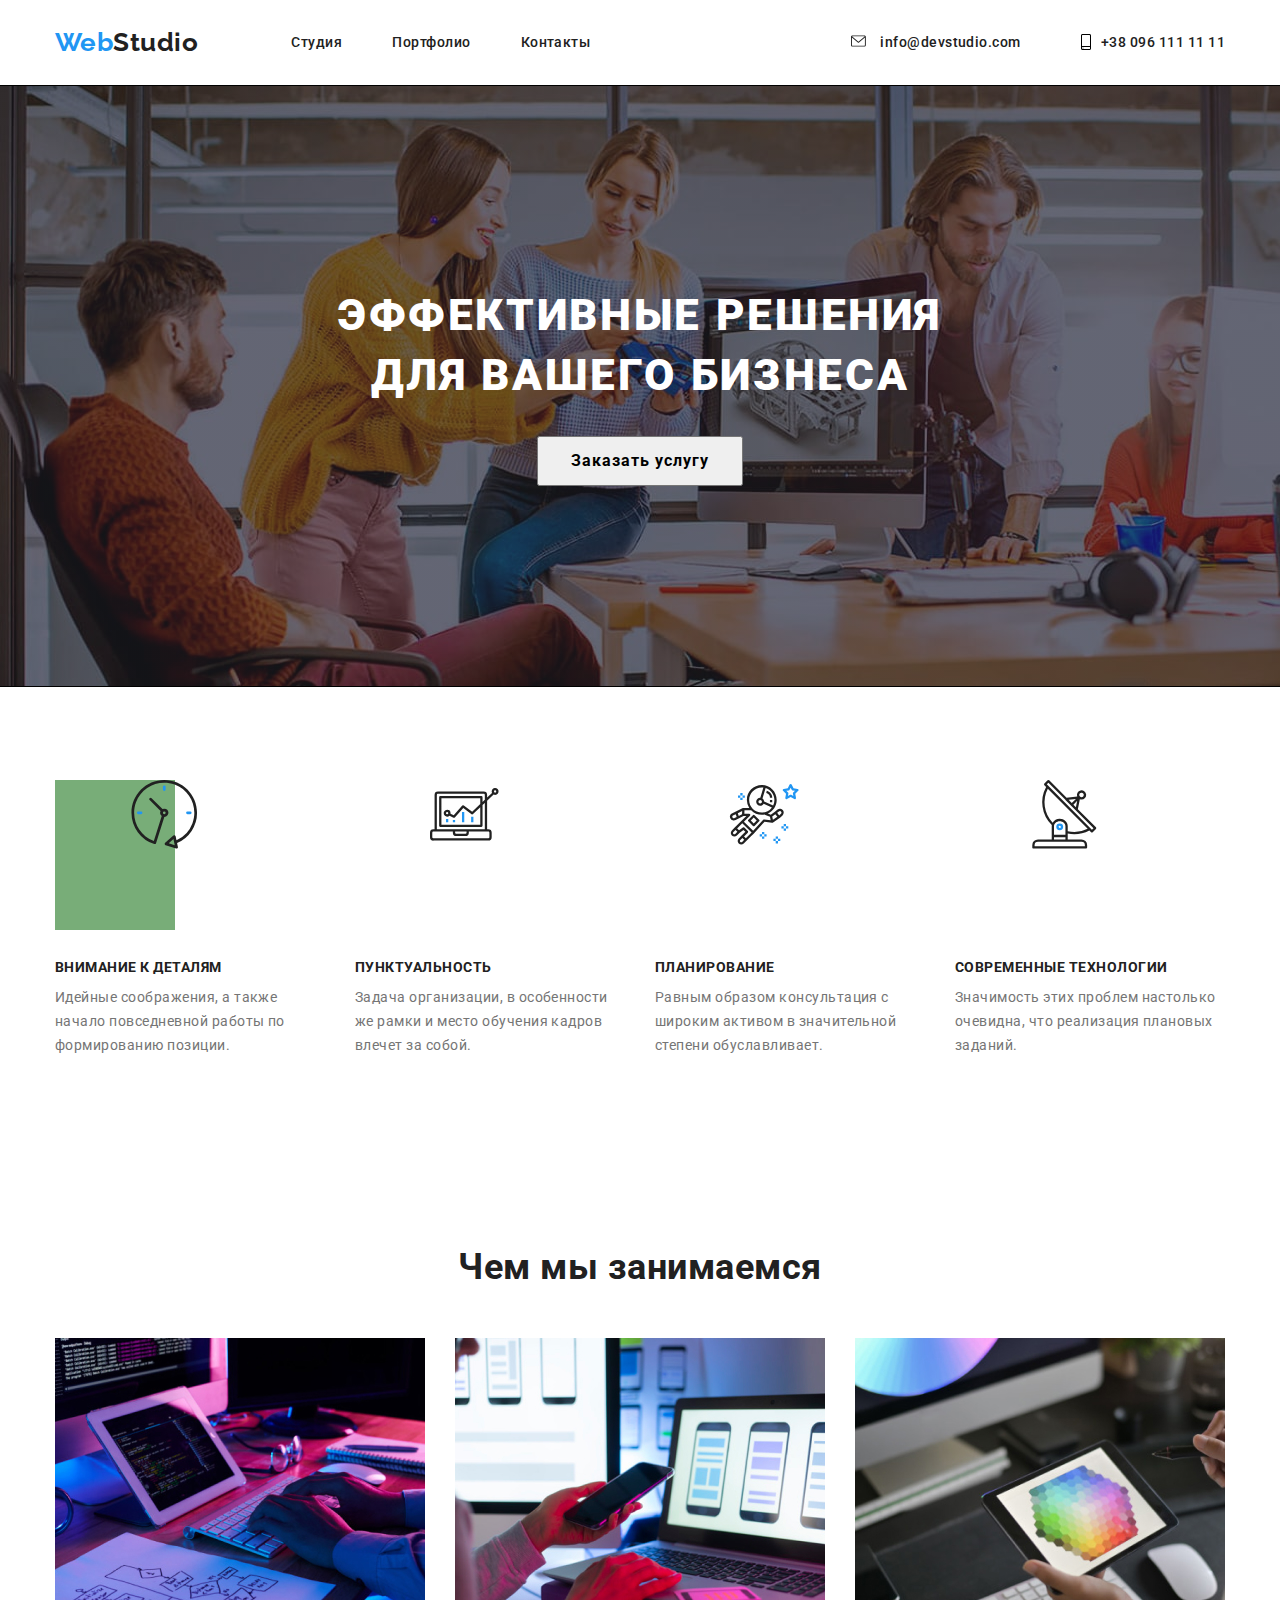
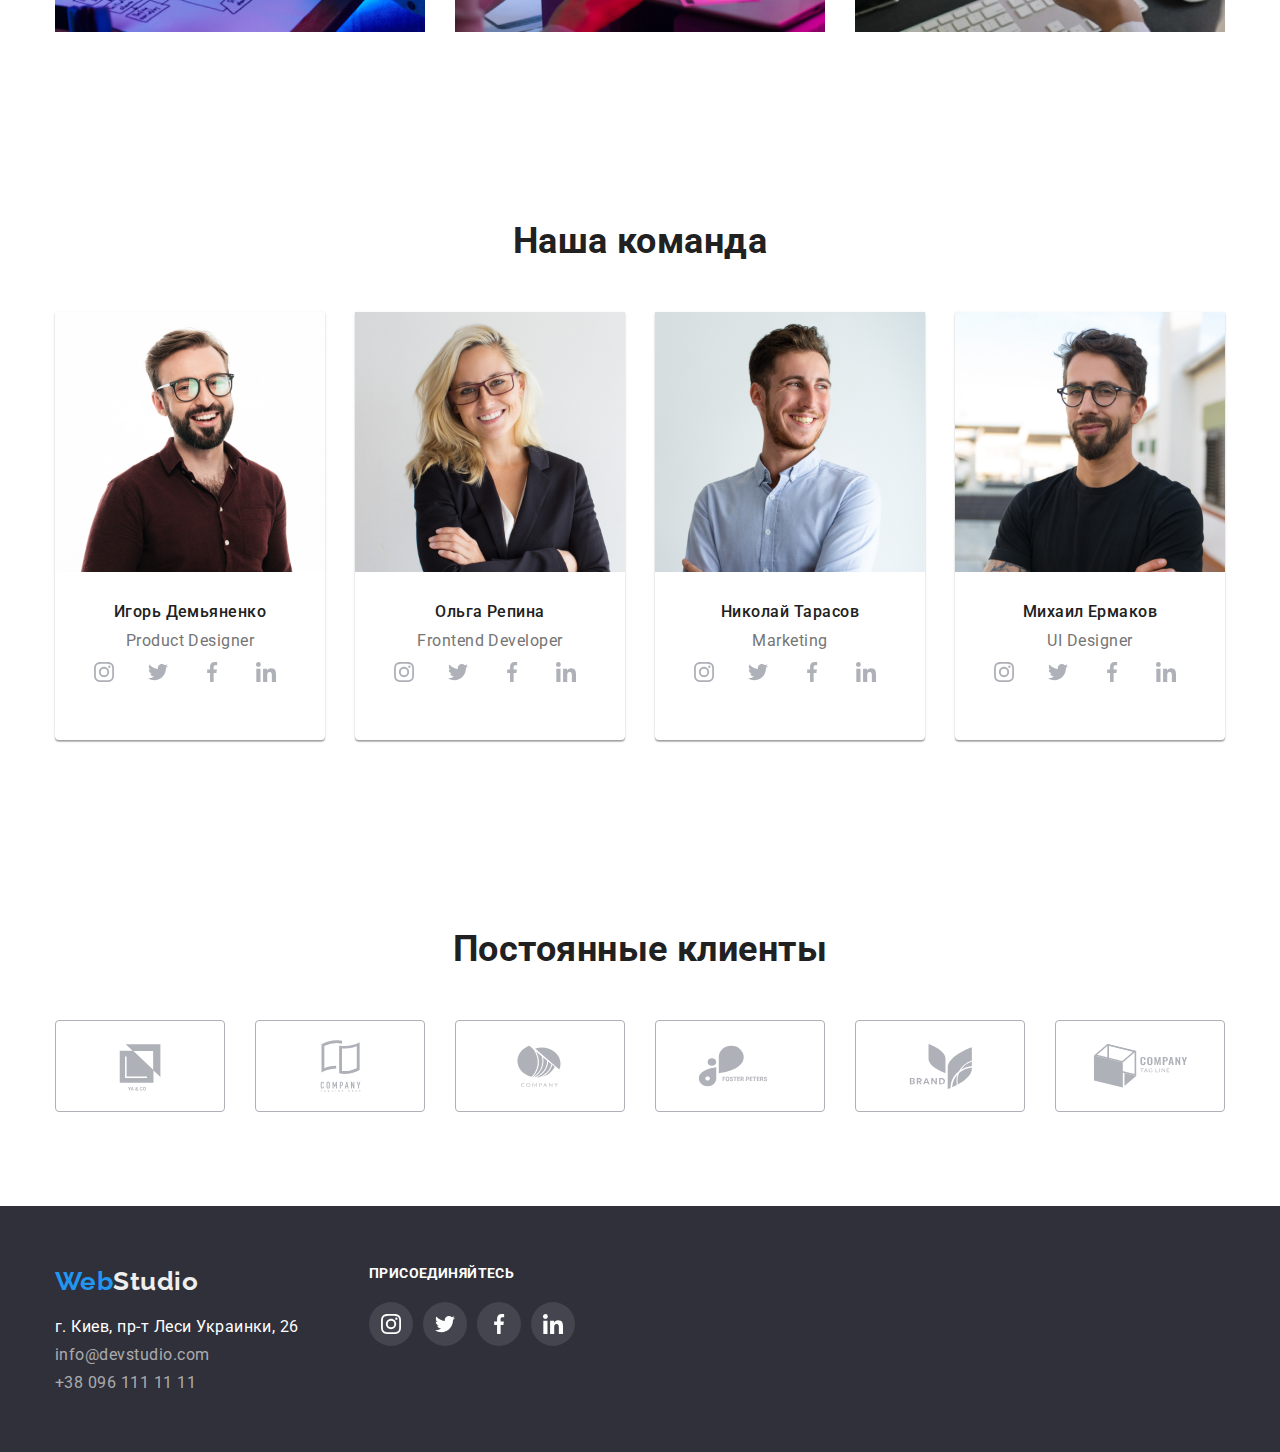
==== index.html @ 4466d5e6 "3" ====
<!DOCTYPE html>
<html lang="ru">
<head>
    <meta charset="UTF-8">
    <meta http-equiv="X-UA-Compatible" content="IE=edge">
    <meta name="viewport" content="width=device-width, initial-scale=1.0">
    <title>My WebDesighn</title>
    <link rel="preconnect" href="https://fonts.gstatic.com">
    <link rel="preconnect" href="https://fonts.gstatic.com">
    <link href="https://fonts.googleapis.com/css2?family=Raleway:wght@700&family=Roboto:wght@400;500;700;900&display=swap" rel="stylesheet">    <link rel="stylesheet" href="./css/styles.css"/>
</head>
<body>

<!-- Шапка сайта -->
  <header class="page-header"> 
    <div class="container">
      <nav class="nav-header">
        <a href="./index.html" class="logo"><span class="web-logo">Web</span>Studio</a>
         <ul class="site-nav">
             <li class="list-header list">
               <a href="./index.html" class="link">Студия</a>
             </li>
             <li class="list-header list">
               <a href="./portfolio.html" class="link">Портфолио</a>
             </li>
             <li class="list-header list">
               <a href="" class="link">Контакты</a>
             </li>
       </ul>
         <ul class="contacts list-header">
         <li class="list">
           <a href="mailto:info@devstudio.com" class="mail-link ">
            <svg class="icon-mail">
              <use href="./images/icon/sprite.svg#mail"></use>
            </svg> info@devstudio.com</a>
         </li>
         <li class="list">
           <a href="tel:+380961111111" class="tel-link">
             <svg  class="icon-tel">
            <use href="./images/icon/sprite.svg#smartphone"></use>
          </svg>+38 096 111 11 11</a>
         </li>
       </ul>
     </nav>
    </div>
    
</header>
<main>

<!--Герой-->
<section class="hero overlay">
<div class="container">
  <h1 class="hero-title">Эффективные решения <br> для вашего бизнеса</h1>
  <button type="button" class="button order">Заказать услугу</button> 
</div>
</section>
<!--Особенности -->
<section class="section">
  <div class="container">
    <h2 class="visually-hidden">Особенности</h2>

    <ul class="feature-list">
        <li class="list features">
          <div class="feature-item">
              <svg class="icon-feature">
                <use href="./images/icon/sprite.svg#clock" ></use>
              </svg>
          </div>
              <div class="feature-card">
                <h3  class="sub-title">Внимание к деталям   </h3>
                <p class="text">Идейные соображения, а также начало повседневной работы по формированию позиции.</p>  
              </div>
          
</li>

        <li class="list features">
          <div>
            <svg class="icon-feature">
              <use href="./images/icon/sprite.svg#diagram" ></use>
            </svg>
          </div>
          <div class="feature-card">
            <h3 class="sub-title">Пунктуальность  </h3>
            <p class="text">Задача организации, в особенности же рамки и место обучения кадров влечет за собой.</p>  
          </div>
        </li>
        <li class="list features">
          <div>
            <svg class="icon-feature">
              <use href="./images/icon/sprite.svg#astronaut" ></use>
            </svg>
          </div>
          <div class="feature-card">
            <h3 class="sub-title">Планирование  </h3>
            <p class="text">Равным образом консультация с широким активом в значительной степени обуславливает.</p>  
          </div>
        </li>
        <li class="list features">
          <div>
            <svg class="icon-feature">
              <use href="./images/icon/sprite.svg#antenna" ></use>
            </svg>
          </div>
          <div class="feature-card">
            <h3 class="sub-title">Современные технологии  </h3>
            <p class="text">Значимость этих проблем настолько очевидна, что реализация плановых заданий.</p>  
          </div>
        </li>
    </ul>
  </div>
</section>
<!---->
<section class="section">
  <div class="container" >
    <h2 class="section-title">Чем мы занимаемся</h2>
    <ul class="work">
      <li class="list">
        <img src="./images/img.jpg" alt="компьютери руки программиста" width="370" height="294" >
      </li>
      <li class="list">
        <img src="./images/img1.jpg" alt="разработка для телефонов" width="370" height="294">
      </li>
      <li class="list">
        <img src="./images/img2.jpg" alt="дизайн на планшете" width="370" height="294">
      </li>
    </ul>
  </div>
</section>
<!--our command-->
<section class="section">
  <div class="container">  
    <h2 class="section-title">Наша команда</h2>
    <ul class="section-card">
      <li class="list item-card">
        <img src="./images/port1.jpg" alt="ProductDesigner" width="270" height="260"  class="img-card">
          <div class="name-box">
            <h3 class="name-title">Игорь Демьяненко</h3>
            <p class="post-item">Product Designer</p>
          <ul class="list social-icons">
            <li class="social-icons-item">
              <a href="" class="social-icons-link" target="_blank" rel="noopener noreferrer">
                <svg class="icon">
                  <use href="./images/icon/sprite.svg#instagram"></use>
                </svg>
              </a>
            </li>
            <li class="social-icons-item">
              <a href="" class="social-icons-link" target="_blank" rel="noopener noreferrer">
                <svg class="icon">
                  <use href="./images/icon/sprite.svg#twitter"></use>
                </svg>
              </a>
            </li>
            <li class="social-icons-item">
              <a href="" class="social-icons-link" target="_blank" rel="noopener noreferrer">
                <svg class="icon">
                  <use href="./images/icon/sprite.svg#facebook"></use>
                </svg>
              </a>
            </li>
            <li class="social-icons-item">
              <a href="" class="social-icons-link" target="_blank" rel="noopener noreferrer">
                <svg class="icon">
                  <use href="./images/icon/sprite.svg#linkedin"></use>
                </svg>
              </a>
            </li>
          </ul>
        </div>
      </li>
      <li class="list item-card">
        <img src="./images/port2.jpg" alt="FrontendDeveloper"  width="270" height="260" class="img-card">
          <div class="name-box">
            <h3 class="name-title">Ольга Репина</h3>
            <p class="post-item">Frontend Developer</p>
            <ul class="list social-icons">
              <li class="social-icons-item">
                <a href="" class="social-icons-link" target="_blank" rel="noopener noreferrer">
                  <svg class="icon">
                    <use href="./images/icon/sprite.svg#instagram"></use>
                  </svg>
                </a>
              </li>
              <li class="social-icons-item">
                <a href="" class="social-icons-link" target="_blank" rel="noopener noreferrer">
                  <svg class="icon">
                    <use href="./images/icon/sprite.svg#twitter"></use>
                  </svg>
                </a>
              </li>
              <li class="social-icons-item">
                <a href="" class="social-icons-link" target="_blank" rel="noopener noreferrer">
                  <svg class="icon">
                    <use href="./images/icon/sprite.svg#facebook"></use>
                  </svg>
                </a>
              </li>
              <li class="social-icons-item">
                <a href="" class="social-icons-link" target="_blank" rel="noopener noreferrer">
                  <svg class="icon">
                    <use href="./images/icon/sprite.svg#linkedin"></use>
                  </svg>
                </a>
              </li>
            </ul>
          </div>
      </li>
      <li class="list item-card">
        <img src="./images/port3.jpg" alt="Marketing"  width="270" height="260" class="img-card">
          <div class="name-box">
            <h3 class="name-title">Николай Тарасов</h3>
            <p class="post-item">Marketing</p>
            <ul class="list social-icons">
              <li class="social-icons-item">
                <a href="" class="social-icons-link" target="_blank" rel="noopener noreferrer">
                  <svg class="icon">
                    <use href="./images/icon/sprite.svg#instagram"></use>
                  </svg>
                </a>
              </li>
              <li class="social-icons-item">
                <a href="" class="social-icons-link" target="_blank" rel="noopener noreferrer">
                  <svg class="icon">
                    <use href="./images/icon/sprite.svg#twitter"></use>
                  </svg>
                </a>
              </li>
              <li class="social-icons-item">
                <a href="" class="social-icons-link" target="_blank" rel="noopener noreferrer">
                  <svg class="icon">
                    <use href="./images/icon/sprite.svg#facebook"></use>
                  </svg>
                </a>
              </li>
              <li class="social-icons-item">
                <a href="" class="social-icons-link" target="_blank" rel="noopener noreferrer">
                  <svg class="icon">
                    <use href="./images/icon/sprite.svg#linkedin"></use>
                  </svg>
                </a>
              </li>
            </ul>
          </div>
      </li>
      <li class="list item-card">
        <img src="./images/port4.jpg" alt="UIDesigner" width="270" height="260" class="img-card">
          <div class="name-box">
            <h3 class="name-title">Михаил Ермаков</h3>
            <p class="post-item">UI Designer</p>
            <ul class="list social-icons">
              <li class="social-icons-item">
                <a href="" class="social-icons-link" target="_blank" rel="noopener noreferrer">
                  <svg class="icon">
                    <use href="./images/icon/sprite.svg#instagram"></use>
                  </svg>
                </a>
              </li>
              <li class="social-icons-item">
                <a href="" class="social-icons-link" target="_blank" rel="noopener noreferrer">
                  <svg class="icon">
                    <use href="./images/icon/sprite.svg#twitter"></use>
                  </svg>
                </a>
              </li>
              <li class="social-icons-item">
                <a href="" class="social-icons-link" target="_blank" rel="noopener noreferrer">
                  <svg class="icon">
                    <use href="./images/icon/sprite.svg#facebook"></use>
                  </svg>
                </a>
              </li>
              <li class="social-icons-item">
                <a href="" class="social-icons-link" target="_blank" rel="noopener noreferrer">
                  <svg class="icon">
                    <use href="./images/icon/sprite.svg#linkedin"></use>
                  </svg>
                </a>
              </li>
            </ul>
          </div>
      </li>
    </ul>
  </div> 
</section>
<section class="section">
  <div class="container">
    <h2 class="section-title customer-title">Постоянные клиенты</h2>
    <div class="customer">
      <div class="customer-regular">
        <a href="" class="customer-icons-link" target="_blank" rel="noopener noreferrer">
          <svg class="icon-customer">
            <use href="./images/icon/sprite.svg#logo-client-1" ></use>
         </svg>
      </a>
      </div>
      <div class="customer-regular">
        <a href="" class="customer-icons-link" target="_blank" rel="noopener noreferrer">
          <svg class="icon-customer">
            <use href="./images/icon/sprite.svg#logo-client-2" ></use>
          </svg>
        </a>
      </div>
      <div class="customer-regular">
        <a href="" class="customer-icons-link" target="_blank" rel="noopener noreferrer">
          <svg class="icon-customer">
            <use href="./images/icon/sprite.svg#logo-client-3" ></use>
          </svg>
        </a>
      </div>
      <div class="customer-regular">
        <a href="" class="customer-icons-link" target="_blank" rel="noopener noreferrer">
          <svg class="icon-customer">
            <use href="./images/icon/sprite.svg#logo-client-4" ></use>
          </svg>
        </a>
      </div>
      <div class="customer-regular">
        <a href="" class="customer-icons-link" target="_blank" rel="noopener noreferrer">
          <svg class="icon-customer">
            <use href="./images/icon/sprite.svg#logo-client-5" ></use>
          </svg>
        </a>
      </div>
      <div class="customer-regular">
        <a href="" class="customer-icons-link" target="_blank" rel="noopener noreferrer">
          <svg class="icon-customer">
            <use href="./images/icon/sprite.svg#logo-client-6" ></use>
          </svg>
        </a>
      </div>
    </div>
  </div>
</section>
</main>
<!-- Футер-->
<footer class="footer">
  <div class="container footer-container">
    <div class="footer-contact">
        <a href="./index.html" class="logo accent" ><span class="web-logo">Web</span>Studio</a>
      <address> г. Киев, пр-т Леси Украинки, 26</address>
      <ul >
          <li class="list list-footer oppasity"><a href="mailto:info@devstudio.com">info@devstudio.com</a></li>
          <li class="list oppasity"><a href="tel:+380961111111 ">+38 096 111 11 11</a></li>
      </ul>
    </div>
    <div class="footer-social">
      <p class="footer-conect">присоединяйтесь</p>
      <div class="social-net">
        <div>
          <ul class="list social-icons">
            <li class="social-icons-item">
              <a href="" class="footer-social-icons-link" target="_blank" rel="noopener noreferrer">
                <svg class="icon-footer">
                  <use href="./images/icon/sprite.svg#instagram"></use>
                </svg>
              </a>
            </li>
            <li class="social-icons-item">
              <a href="" class="footer-social-icons-link" target="_blank" rel="noopener noreferrer">
                <svg class="icon-footer">
                  <use href="./images/icon/sprite.svg#twitter"></use>
                </svg>
              </a>
            </li>
            <li class="social-icons-item">
              <a href="" class="footer-social-icons-link" target="_blank" rel="noopener noreferrer">
                <svg class="icon-footer">
                  <use href="./images/icon/sprite.svg#facebook"></use>
                </svg>
              </a>
            </li>
            <li class="social-icons-item">
              <a href="" class="footer-social-icons-link" target="_blank" rel="noopener noreferrer">
                <svg class="icon-footer">
                  <use href="./images/icon/sprite.svg#linkedin"></use>
                </svg>
              </a>
            </li>
          </ul>
        </div>
      </div>
    </div>  
  </div>   
</footer>
</body>
</html>
---- css/styles.css ----
:root {
    --primary-text-color: #757575;
    --secondary-title-color: #fff; 
    --primary-title-color: #212121;
    --accent-color: #2196F3;
    --footer-bckg-color: #2F303A;
    --primary-bg-color: #eeeeee;
    --oppasity-white: rgba(255, 255, 255, 0.6);
    --head-border: #ececec;
    --customer-border: #AFB1B8;
    --card-bg-color: #F5F4FA;
}
html{
    box-sizing: border-box;
}
    *,
    *::before,
    *::after{
        box-sizing: inherit;
}
body {
    margin: 0;
    font-family: Roboto, -apple-system, BlinkMacSystemFont, avenir next, avenir, segoe ui, helvetica neue, Helvetica, Ubuntu, noto, arial, sans-serif;
    background-color: var(--secondary-title-color);
    color: var(--primary-text-color);
    letter-spacing: 0.03em;
}

ul,
p,
h1,
h2,
h3,
address{
    margin: 0;
    padding: 0;
}

.box{
    width: 500px;
    height: 200px;
    margin-left: auto;
    margin-right: auto;
}
img {
    display:block;
}


.container{
    width: 1200px;
    padding-left: 15px;
    padding-right: 15px;
    margin: 0 auto;
}

.site-nav{
    display: flex;
    margin-left: 93px;
}

.site-nav li:not(:last-child){
    margin-right: 50px;
}

.site-nav .link{
    display: block;
    padding-top: 10px;
    padding-bottom: 10px;
}

.contacts{
    display: flex;
    margin-left: auto;
}

.e-mail{
    display: block;
    padding: 0;
    border: none;

    display: flex; 
    align-items: center;
}

.mail-link{
    width: 16px;

    fill: var(--primary-title-color);

    margin-right: 10px;
}

.mail-link:hover,
.mail-link:focus{
    fill: var(--accent-color)
}

.tel-link{
    display: block;
    padding: 0;
    border: none;
    
    display: flex;
    align-items: center;
}

.tel-link:hover,
.tel-link:focus{
    fill: var(--accent-color)
}

.social-icons{
    display: flex;
    justify-content: center;
}

.social-icons .icon{
    width: 20px;
    height: 20px;

    fill: var(--customer-border);
}

.social-icons-link{
  display: flex;
  justify-content: center;
  align-items: center;

  width: 44px;
  height: 44px;
  /* border-radius: 50%; */
}

.social-icons-link:hover .icon,
.social-icons-link:focus .icon{
    fill: var(--accent-color);
}

.social-icons-item + .social-icons-item{
    margin-left: 10px;
}


.contacts li + li{
    margin-left: 50px;
}

.contacts li + li{
    margin-left: 50px;
}

.list{
    list-style: none;
}

.page-header{
    background-color: var(--secondary-title-color);
    border-bottom: 1px solid var(--head-border);
    font-size: 14px;
    padding-top: 24px;
    padding-bottom: 25px;
}

.nav-header{
    display: flex;
    align-items: center;
    /* justify-content: flex-end; */
}

.logo {
    font-family: Raleway;
    font-weight: 700;
    font-size: 26px;
    line-height: 1.19;   
    color: var(--primary-title-color); 
}

.web-logo{
    color: var(--accent-color);
}

.page-header a:hover,
.page-header:focus{
  color: var(--accent-color);  
}

.list-header{
    font-weight: 500;
}

.icon-mail{
    width: 16px;
    height: 12px;

    margin-right: 10px;
}

.icon-tel{
    width: 10px;
    height: 16px;
    
    margin-right: 10px;
}

.hero-title{
    color: var(--secondary-title-color);

    margin-top: 0;
    margin-bottom: 30px;
    padding-top: 200px;
}

.overlay {
    max-width: 1600px;
    height: 600px;
    margin-left: auto;
    margin-right: auto;
    outline: 1px solid black;
    background-image: linear-gradient(
        to right,
        rgba(47, 48, 58, 0.4),
        rgba(47, 48, 58, 0.4)
        ),
        url("../images/hero-min.jpg");
    align-content: space-between;
}

.section{
    padding-top: 94px;
    padding-bottom: 94px;
}

.padding-section{
    padding-bottom: 94px;
}

.section-title{
    font-weight: 700;
    font-size: 36px;
    line-height: 1.17;
    text-align: center;
    color: var(--primary-title-color);

    margin-top: 0;
    margin-bottom: 50px;
}

.sub-title{
    font-weight: 700;
    font-size: 14px;
    line-height: 1.14;
    text-transform: uppercase;
    color: var(--primary-title-color);

    margin-top: 0;
    margin-bottom: 10px;
}

.feature-list{
    display: flex;
    justify-content: space-between;
}

.features:last-child{
    margin-right: 0;
}

.feature-card{
    padding-top: 30px;
}

.features{
    width: 270px;
    margin-right: 30px;
    display: block;
    content: "";
    background-repeat: no-repeat;
    background-size: auto;
    background-position: center;
    background-color: var(--secondary-bg-color);

 }

.features:nth-child(2)::before{
    background-image: url(../images/icon/clock.svg);
}

.features:nth-child(3)::before{
    background-image: url(../images/icon/diagram.svg);
}

.features:nth-child(4)::before{
    background-image: url(../images/icon/astronaut.svg);
}

.features .icon-feature {
    display:flex;
    padding: 0;
    justify-content: center;
    align-items: baseline;
} 

.feature-item{
     width: 120px;
 
    background-color: rgb(120, 173, 120);
}
 
.text{
    font-size: 14px;
    line-height: 1.71;
}

.name-title{
    color: var(--primary-title-color);
    font-weight: 500;
    font-size: 16px;
    line-height: 1.19;
    text-align: center;
}

.work{
    display: flex;
}

.work li + li{
    margin-left: 30px;
}

.section-card{
    display: flex;
}

.section-card div + div{
    margin-left: 30px;
}

.post-item{
    font-size: 16px;
    line-height: 1.19;
    text-align: center;
}

.customer{
    display: flex;
    justify-content: space-between;
}

.customer-title{
    margin-bottom: 50px;
}

.customer-regular{
    border: 1px solid var(--customer-border);
    border-radius: 4px;
    width: 170px;
    height: 92px;
}

.customer-regular:hover,
.customer-regular:focus{
    border: 1px solid var(--accent-color);
}

.icon-customer{
    width: 106px;
    height: 60px; 
}

.customer-icons-link{
    display: flex;
    justify-content: center;
    align-items: center;

    width: 170px;
    height: 92px;

    fill: var(--customer-border);
}

.customer .customer-icons-link:hover,
.customer .customer-icons-link:focus{
    fill: var(--accent-color);
}

.footer{
    display: block;
    background-color: var(--footer-bckg-color);
    color: var(--secondary-title-color);

    padding-top: 60px;
    padding-bottom: 60px;
}

.footer .oppasity a{
    color: var(--oppasity-white);
}

a {
    color: var(--primary-title-color);
    text-decoration: none;
}

.footer a{
    color: var(--primary-bg-color);
}

.list-footer {
    margin-bottom: 9px;
}

.oppasity{
    color: var(--oppasity-white)
}

.icon-footer{
    width: 20px;
    height: 20px;
    margin-right: 10px;

    border: none;
    padding: 0;
    margin: 0;

    fill: var(--secondary-title-color);
}

.footer-social{
    margin-left: 70px;
}

.footer-social-icons-link{
    display: flex;
    justify-content: center;
    align-items: center;

    width: 44px;
    height: 44px;

    background-color: rgba(255, 255, 255, 0.1);
    border-radius: 50%;
}

 .footer-social .footer-social-icons-link:hover {
    width: 44px;
    height: 44px;

    background-color: var(--accent-color);
    border-radius: 50%;
    fill: var(--primary-bg-color);

} 

 a:hover,
 a:focus{
    color: var(--accent-color);
}

.footer .oppasity a:hover,
.footer .oppasity a:focus{
   color: var(--accent-color);
}

.footer a:hover,
.footer a:focus{
    color: var(--accent-color);
} 

.adress{
    margin-bottom: 9px;
}

 .logo .footer{
    margin-bottom: 20px;
}

.footer-conect{
    
font-weight: 700;
font-size: 14px;
line-height: 1.14;
letter-spacing: 0.03em;
text-transform: uppercase
}

.footer-container{
    display: flex;
}

.social-net{
    display: flex;
    justify-content: space-between;

    margin-top: 20px;
}

.icon{
    width: 44px;
    height: 44px;
    margin-right: 10px;
    /* background: rgba(255, 255, 255, 0.1); */
    border: none;
}

.hero-title{
    font-weight: 900;
    font-size: 44px;
    line-height: 1.36;
    text-align: center;
    letter-spacing: 0.06em;
    text-transform: uppercase;
    margin-top: 0;
    /* margin-bottom: 94px; */
}
.button {
    cursor: pointer;
    font-family: Roboto, sans-serif;
    font-weight: 700;
    font-size: 16px;
    line-height: 1.625;
    align-items: center;
    text-align: center;
    letter-spacing: 0.06em;
    padding: 6px 22px;
    align-content: center;
    
}

.order{
    min-width: 200px;
    height: 50px;
    padding: 10px 32px;
   
    margin: 0 auto;
    display: block;
    outline: none;
}

.button:hover,
.button:focus{
    color: var(--secondary-title-color);
    background-color: var(--accent-color);

    box-shadow: 0px 3px 1px rgba(0, 0, 0, 0.1), 0px 1px 2px rgba(0, 0, 0, 0.08), 0px 2px 2px rgba(0, 0, 0, 0.12);
    border-radius: 4px;
}

.item-card{
    background-color: var(--secondary-title-color);

    width: 270px;
    height: 428px;
    padding-bottom: 30px;
    margin-right: 30px;

    box-shadow: 0px 1px 3px rgba(0, 0, 0, 0.12), 0px 1px 1px rgba(0, 0, 0, 0.14), 0px 2px 1px rgba(0, 0, 0, 0.2);
    border-radius: 0px 0px 4px 4px;
}

.item-card:last-child{
    margin-right: 0;
}

.img-card{
    margin-bottom: 30px;
}

.name-title {
    margin-bottom: 10px;
}

.list-item{
    font-weight: 700;
    font-size: 18px;
    line-height: 2.00;
    letter-spacing: 0.06em;
    color: var(--primary-title-color);
}

.text-list-item{
    font-weight: 700;
    font-size: 16px;
    line-height: 1.88;
}

address{
    font-style: normal;
    margin-top: 20px;
    margin-bottom: 9px;
}

.portfolio-nav{
    display: flex;
    margin-bottom: 50px;
    justify-content: center;
}

.portfolio-container{
    display: flex;
    flex-wrap: wrap;
}

.portfolio-element{
    /* width: calc((100% - 60px) / 3) ; */
    width: 370px;
    background-color: var(--secondary-title-color);
    border: 1px solid var(--primary-bg-color);

    margin-right: 30px;
    margin-bottom: 30px;
}

.portfolio-element:nth-child(3n){
    margin-right: 0;
}

.portfolio-element:nth-last-child(-n +3){
    margin-bottom: 0;
}


.portfolio-nav li + li{
    margin-left: 8px;
}

.portfolio-description{
    padding-bottom: 20px;
    padding-top: 20px;
    padding-left: 24px;
    padding-right: 24px;
}

.portfolio-link{
    width: 370px;
    height: 404px;
    
}

.portfolio-element:hover,
.portfolio-element:focus{
    box-shadow: 1px 4px 6px 0px rgba(0, 0, 0, 0.16);
    box-shadow: 0px 4px 4px 0px rgba(0, 0, 0, 0.06);
    box-shadow: 0px 1px 1px 0px rgba(0, 0, 0, 0.12);

}

.text-list-item{
    font-family: Roboto;
    font-weight: 400;
    font-size: 16px;
    line-height: 1.88;

    letter-spacing: 0.03em;
    color: var(--primary-text-color);

}

.list-item{
    margin-bottom: 4px;
}

.visually-hidden{
    position: absolute;
    width: 1px;
    height: 1px;
    margin: -1px;
    border: 0;
    padding: 0;
    clip: rect(0 0 0 0);
    overflow: hidden;
}
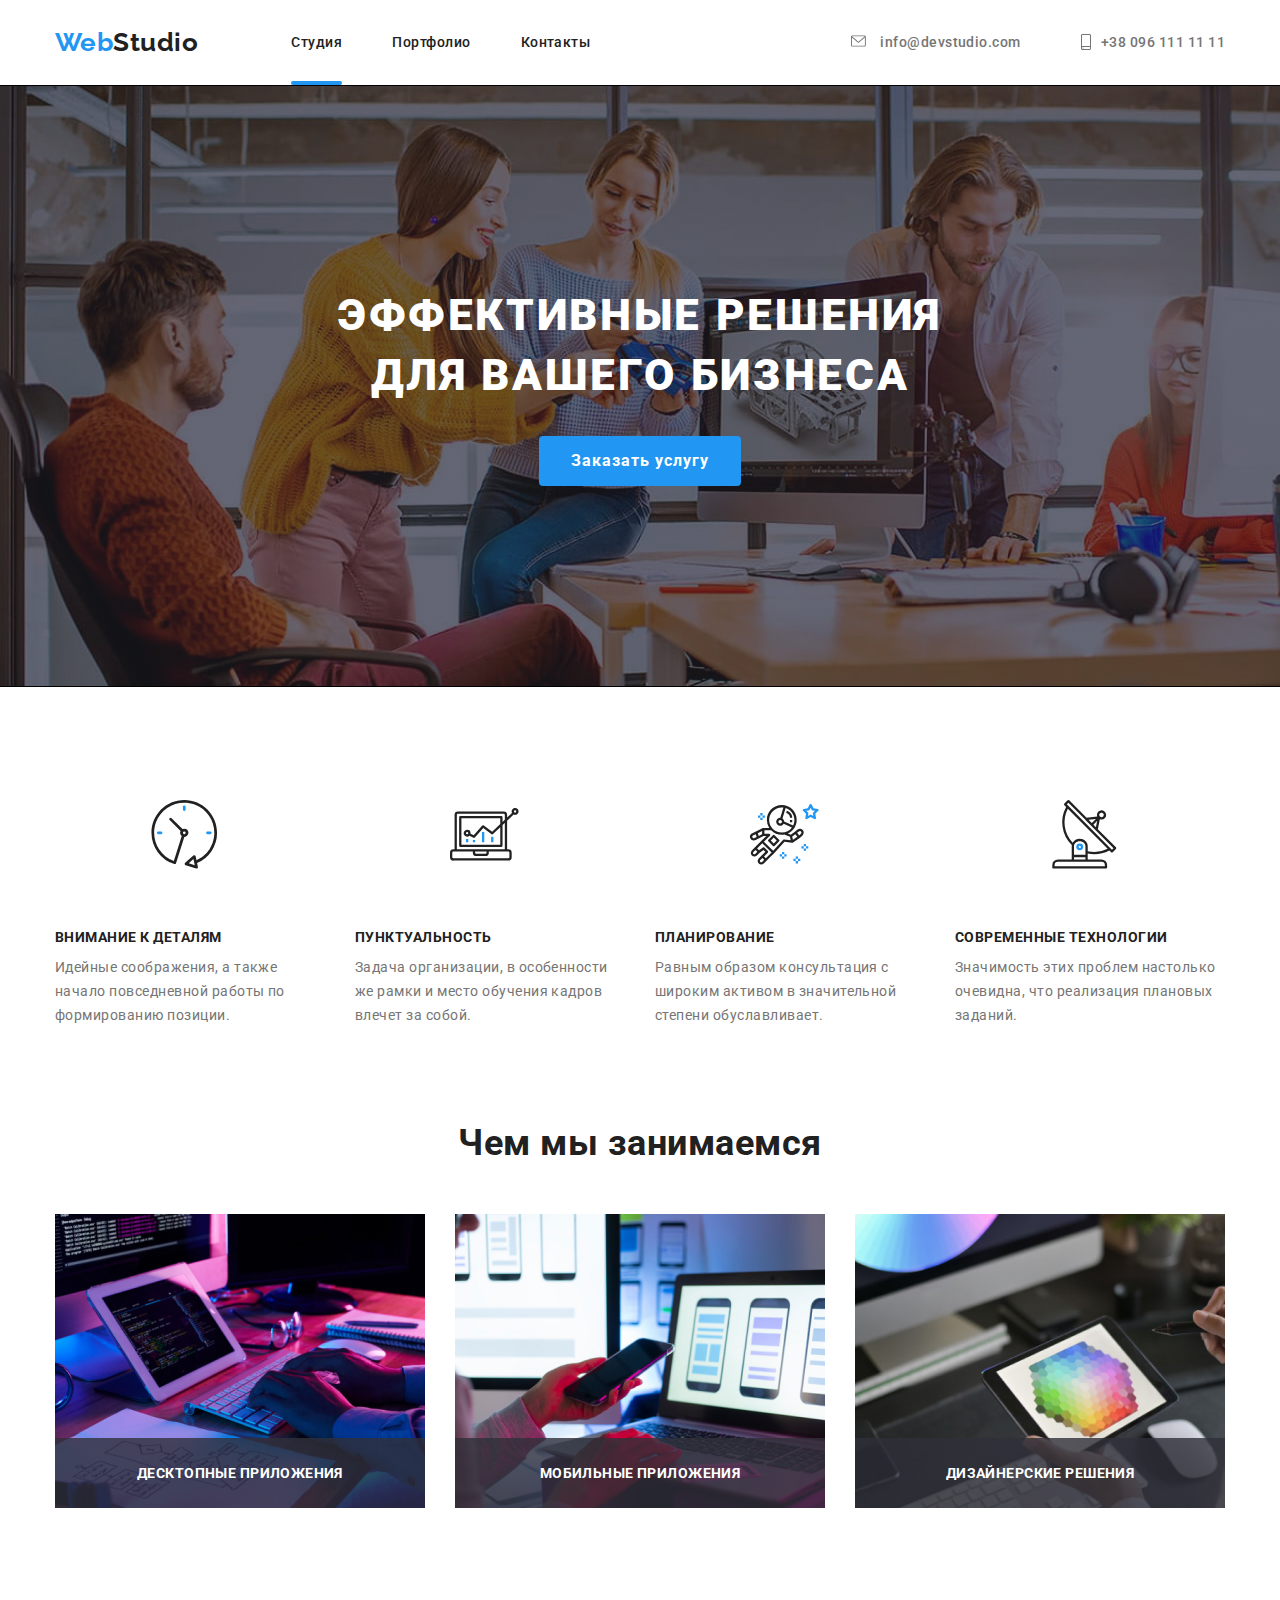
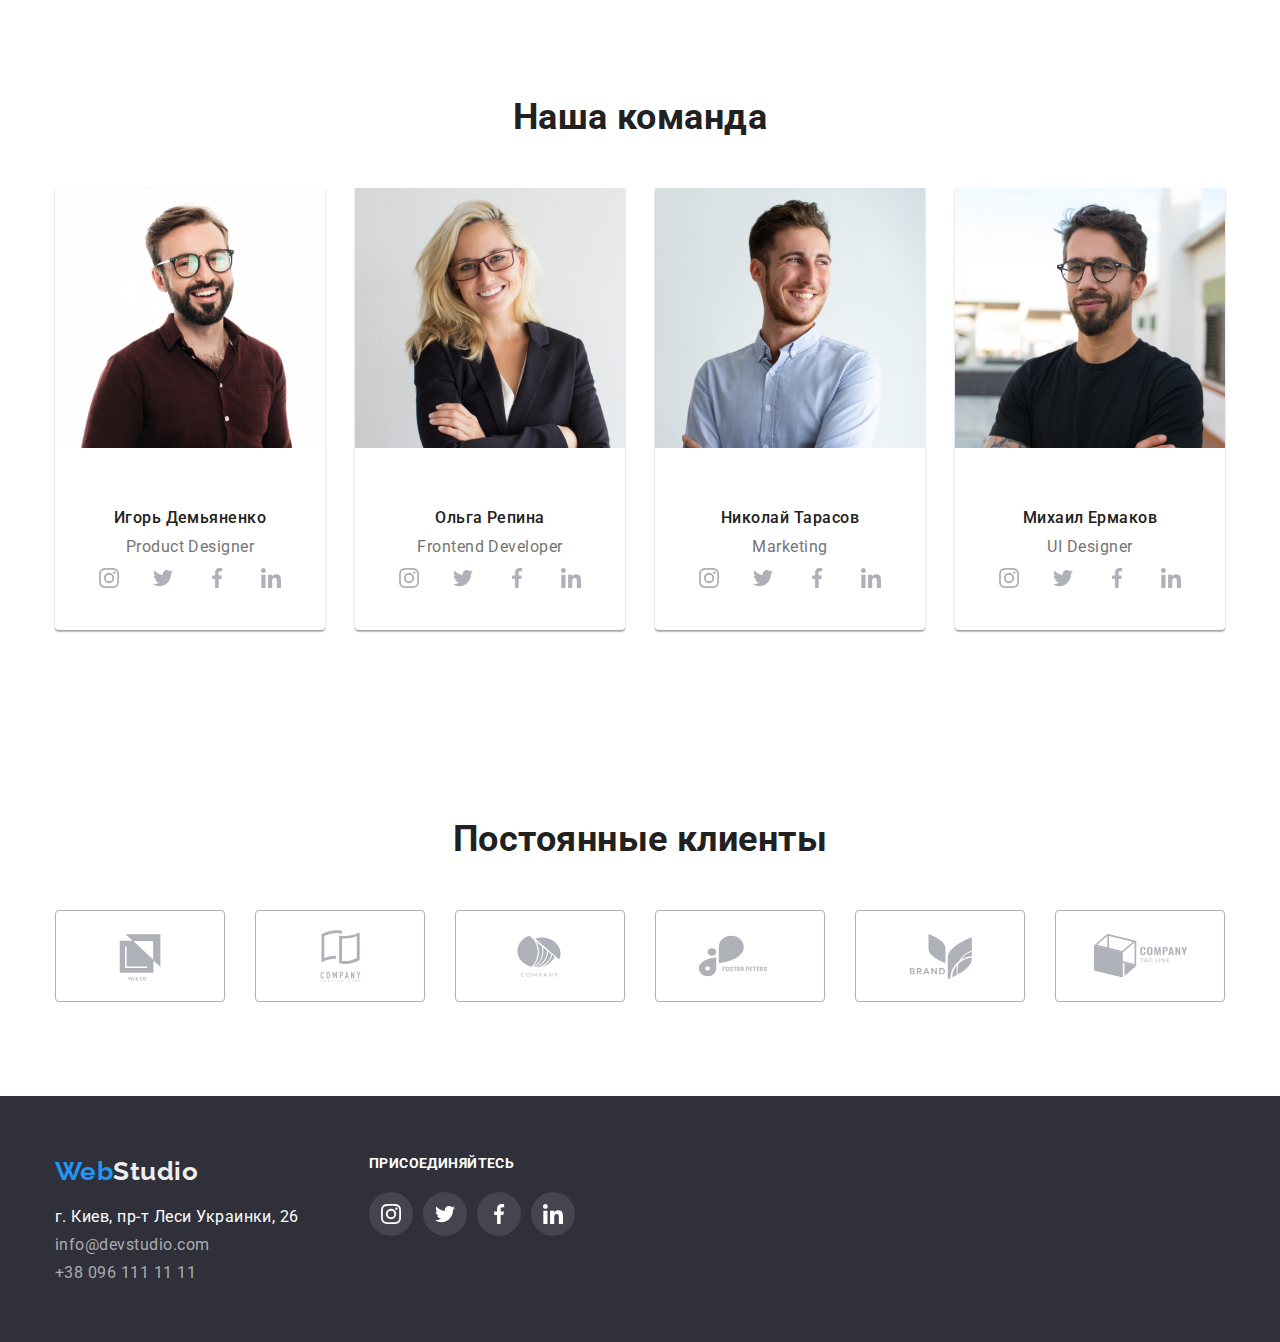
==== commit 45938b02: "animation" ====
--- a/index.html
+++ b/index.html
@@ -7,7 +7,10 @@
     <title>My WebDesighn</title>
     <link rel="preconnect" href="https://fonts.gstatic.com">
     <link rel="preconnect" href="https://fonts.gstatic.com">
-    <link href="https://fonts.googleapis.com/css2?family=Raleway:wght@700&family=Roboto:wght@400;500;700;900&display=swap" rel="stylesheet">    <link rel="stylesheet" href="./css/styles.css"/>
+    <link rel="stylesheet" href="node_modules/modern-normalize/modern-normalize.css">
+    <link href="https://fonts.googleapis.com/css2?family=Raleway:wght@700&family=Roboto:wght@400;500;700;900&display=swap" rel="stylesheet">    
+    <link rel="stylesheet" href="./css/styles.css"/>
+    <link rel="stylesheet" href="./css/underline.css"/>
 </head>
 <body>
 
@@ -18,13 +21,13 @@
         <a href="./index.html" class="logo"><span class="web-logo">Web</span>Studio</a>
          <ul class="site-nav">
              <li class="list-header list">
-               <a href="./index.html" class="link">Студия</a>
+               <a href="./index.html" class=" menu-link page-active active">Студия</a>
              </li>
              <li class="list-header list">
-               <a href="./portfolio.html" class="link">Портфолио</a>
+               <a href="./portfolio.html" class="menu-link">Портфолио</a>
              </li>
              <li class="list-header list">
-               <a href="" class="link">Контакты</a>
+               <a href="" class="menu-link">Контакты</a>
              </li>
        </ul>
          <ul class="contacts list-header">
@@ -51,30 +54,30 @@
 <section class="hero overlay">
 <div class="container">
   <h1 class="hero-title">Эффективные решения <br> для вашего бизнеса</h1>
-  <button type="button" class="button order">Заказать услугу</button> 
+  <button type="button" class="button order" data-modal-open>Заказать услугу</button> 
 </div>
 </section>
+
 <!--Особенности -->
 <section class="section">
   <div class="container">
     <h2 class="visually-hidden">Особенности</h2>
-
     <ul class="feature-list">
         <li class="list features">
           <div class="feature-item">
               <svg class="icon-feature">
-                <use href="./images/icon/sprite.svg#clock" ></use>
+                <use href="./images/icon/sprite.svg#clock"></use>
               </svg>
-          </div>
+            </div>
               <div class="feature-card">
                 <h3  class="sub-title">Внимание к деталям   </h3>
                 <p class="text">Идейные соображения, а также начало повседневной работы по формированию позиции.</p>  
               </div>
           
-</li>
+        </li>
 
         <li class="list features">
-          <div>
+          <div class="feature-item">
             <svg class="icon-feature">
               <use href="./images/icon/sprite.svg#diagram" ></use>
             </svg>
@@ -85,7 +88,7 @@
           </div>
         </li>
         <li class="list features">
-          <div>
+          <div class="feature-item">
             <svg class="icon-feature">
               <use href="./images/icon/sprite.svg#astronaut" ></use>
             </svg>
@@ -96,7 +99,7 @@
           </div>
         </li>
         <li class="list features">
-          <div>
+          <div class="feature-item">
             <svg class="icon-feature">
               <use href="./images/icon/sprite.svg#antenna" ></use>
             </svg>
@@ -110,18 +113,33 @@
   </div>
 </section>
 <!---->
-<section class="section">
+<section class="padding-section">
   <div class="container" >
     <h2 class="section-title">Чем мы занимаемся</h2>
     <ul class="work">
       <li class="list">
-        <img src="./images/img.jpg" alt="компьютери руки программиста" width="370" height="294" >
+        <div class="work-menu">
+          <img src="./images/img.jpg" alt="компьютери руки программиста" width="370" height="294" >
+          <div class="box-text">
+            <p class="menu-text">Десктопные приложения</p>
+          </div>
+        </div>
       </li>
       <li class="list">
-        <img src="./images/img1.jpg" alt="разработка для телефонов" width="370" height="294">
+        <div class="work-menu">
+          <img src="./images/img1.jpg" alt="разработка для телефонов" width="370" height="294">
+          <div class="box-text">
+            <p class="menu-text">Мобильные приложения</p>
+          </div>
+        </div>
       </li>
       <li class="list">
-        <img src="./images/img2.jpg" alt="дизайн на планшете" width="370" height="294">
+        <div class="work-menu">
+          <img src="./images/img2.jpg" alt="дизайн на планшете" width="370" height="294">
+          <div class="box-text">
+            <p class="menu-text">Дизайнерские решения</p>
+          </div>
+        </div>
       </li>
     </ul>
   </div>
@@ -134,39 +152,39 @@
       <li class="list item-card">
         <img src="./images/port1.jpg" alt="ProductDesigner" width="270" height="260"  class="img-card">
           <div class="name-box">
-            <h3 class="name-title">Игорь Демьяненко</h3>
-            <p class="post-item">Product Designer</p>
-          <ul class="list social-icons">
-            <li class="social-icons-item">
-              <a href="" class="social-icons-link" target="_blank" rel="noopener noreferrer">
-                <svg class="icon">
-                  <use href="./images/icon/sprite.svg#instagram"></use>
-                </svg>
-              </a>
-            </li>
-            <li class="social-icons-item">
-              <a href="" class="social-icons-link" target="_blank" rel="noopener noreferrer">
-                <svg class="icon">
-                  <use href="./images/icon/sprite.svg#twitter"></use>
-                </svg>
-              </a>
-            </li>
-            <li class="social-icons-item">
-              <a href="" class="social-icons-link" target="_blank" rel="noopener noreferrer">
-                <svg class="icon">
-                  <use href="./images/icon/sprite.svg#facebook"></use>
-                </svg>
-              </a>
-            </li>
-            <li class="social-icons-item">
-              <a href="" class="social-icons-link" target="_blank" rel="noopener noreferrer">
-                <svg class="icon">
-                  <use href="./images/icon/sprite.svg#linkedin"></use>
-                </svg>
-              </a>
-            </li>
-          </ul>
-        </div>
+              <h3 class="name-title">Игорь Демьяненко</h3>
+              <p class="post-item">Product Designer</p>
+              <ul class="list social-icons">
+                <li class="social-icons-item">
+                  <a href="" class="social-icons-link" target="_blank" rel="noopener noreferrer">
+                    <svg class="icon">
+                      <use href="./images/icon/sprite.svg#instagram"></use>
+                    </svg>
+                  </a>
+                </li>
+                <li class="social-icons-item">
+                  <a href="" class="social-icons-link" target="_blank" rel="noopener noreferrer">
+                    <svg class="icon">
+                      <use href="./images/icon/sprite.svg#twitter"></use>
+                    </svg>
+                  </a>
+                </li>
+                <li class="social-icons-item">
+                  <a href="" class="social-icons-link" target="_blank" rel="noopener noreferrer">
+                    <svg class="icon">
+                      <use href="./images/icon/sprite.svg#facebook"></use>
+                    </svg>
+                  </a>
+                </li>
+                <li class="social-icons-item">
+                  <a href="" class="social-icons-link" target="_blank" rel="noopener noreferrer">
+                    <svg class="icon">
+                      <use href="./images/icon/sprite.svg#linkedin"></use>
+                    </svg>
+                  </a>
+                </li>
+              </ul>
+          </div>
       </li>
       <li class="list item-card">
         <img src="./images/port2.jpg" alt="FrontendDeveloper"  width="270" height="260" class="img-card">
@@ -382,5 +400,13 @@
     </div>  
   </div>   
 </footer>
+<div class="backdrop is-hidden" data-modal>
+  <div class="modal">
+    <button class="btn-close" data-modal-close>
+      <img src="./images/icon/modal-close.svg" class="">
+    </button>
+  </div>
+</div>
+<script src="./js/modal.js"></script>
 </body>
 </html>
--- a/css/styles.css
+++ b/css/styles.css
@@ -1,6 +1,3 @@
-
-
-
 :root {
     --primary-text-color: #757575;
     --secondary-title-color: #fff; 
@@ -12,6 +9,8 @@
     --head-border: #ececec;
     --customer-border: #AFB1B8;
     --card-bg-color: #F5F4FA;
+    --backdrop-color: rgba(0, 0, 0, 0.2);
+    --timing-function: cubic-bezier(0.4, 0, 0.2, 1);
 }
 html{
     box-sizing: border-box;
@@ -39,6 +38,11 @@
     padding: 0;
 }
 
+a {
+    color: var(--primary-title-color);
+    text-decoration: none;
+}
+
 .box{
     width: 500px;
     height: 200px;
@@ -66,7 +70,7 @@
     margin-right: 50px;
 }
 
-.site-nav .link{
+.site-nav .menu-link{
     display: block;
     padding-top: 10px;
     padding-bottom: 10px;
@@ -89,9 +93,14 @@
 .mail-link{
     width: 16px;
 
-    fill: var(--primary-title-color);
+    fill: var(--primary-text-color);
 
     margin-right: 10px;
+}
+
+.page-active{
+    fill: var(--accent-color);
+
 }
 
 .mail-link:hover,
@@ -106,6 +115,8 @@
     
     display: flex;
     align-items: center;
+
+    fill: var(--primary-text-color);
 }
 
 .tel-link:hover,
@@ -118,12 +129,10 @@
     justify-content: center;
 }
 
-.social-icons .icon{
-    width: 20px;
-    height: 20px;
-
-    fill: var(--customer-border);
-}
+.social-icons .social-icons-link:hover .icon,
+ .social-icons .social-icons-link:focus .icon{
+   fill: var(--secondary-title-color);    
+} 
 
 .social-icons-link{
   display: flex;
@@ -132,18 +141,30 @@
 
   width: 44px;
   height: 44px;
-  /* border-radius: 50%; */
-}
-
-.social-icons-link:hover .icon,
-.social-icons-link:focus .icon{
-    fill: var(--accent-color);
+
+  background-color: rgba(255, 255, 255, 0.1);
+  border-radius: 50%;
+
+  transition: background-color 250ms var(--timing-function);
+}
+
+.social-icons-link:hover,
+.social-icons-link:focus{
+    width: 44px;
+    height: 44px;
+
+    background-color: var(--accent-color);
+    border-radius: 50%;
+
 }
 
 .social-icons-item + .social-icons-item{
     margin-left: 10px;
 }
 
+.contacts a{
+    color: var(--primary-text-color);
+}
 
 .contacts li + li{
     margin-left: 50px;
@@ -274,16 +295,13 @@
 }
 
 .features{
-    width: 270px;
+    display: flex;
+    flex-direction: column;
+    justify-content: center;
+    align-items: center;
+
     margin-right: 30px;
-    display: block;
-    content: "";
-    background-repeat: no-repeat;
-    background-size: auto;
-    background-position: center;
-    background-color: var(--secondary-bg-color);
-
- }
+}
 
 .features:nth-child(2)::before{
     background-image: url(../images/icon/clock.svg);
@@ -305,15 +323,102 @@
 } 
 
 .feature-item{
-     width: 120px;
- 
-    background-color: rgb(120, 173, 120);
+    display: flex;
+    justify-content: center;
+    align-items: center;
+
+    width: 270px;
+    height: 120px;
+
+    background-color: var(--secondary-bg-color);
+    border-radius: 4px;
+}
+
+.icon-feature{
+    margin-top: 70px;
+    margin-left: 70px;
 }
  
 .text{
     font-size: 14px;
     line-height: 1.71;
 }
+
+.work-menu{
+    position: relative;
+}
+
+.box-text{
+    position: absolute;
+    bottom: 0;
+    display:flex;
+    justify-content: center;
+    align-items: center;
+
+    height: 70px;
+    width: 100%;
+
+    background-color: rgba(47, 48, 58, 0.8);
+}
+
+.menu-text{
+    font-weight: 700;
+    font-size: 14px;
+    line-height: 16px;
+    text-align: center;
+    letter-spacing: 0.03em;
+    text-transform: uppercase;
+
+    color: #FFFFFF;
+}
+
+/* .list {
+    position: relative;
+} */
+
+.list-box{
+    position:relative;
+    left: 0;
+    bottom: 0;
+}
+
+.label{
+    position: absolute;
+    display: block;
+    width: 100%;
+    height: 70px;
+
+    padding-top: 27px;
+
+    /* left: 215px;
+    top: 1435px; */
+    background-color: rgba(47, 48, 58, 0.8);
+  
+    /* transition: opacity 250ms var(--timing-function); */
+   
+}
+
+ .list .label:hover{
+    opacity: 0;
+} 
+
+.label-img {
+    cursor: pointer;
+}
+
+
+
+.text-label{
+    font-weight: 700;
+    font-size: 14px;
+    line-height: 1,14;
+    text-align: center;
+    letter-spacing: 0.03em;
+    text-transform: uppercase;
+
+    color: #FFFFFF;
+}
+
 
 .name-title{
     color: var(--primary-title-color);
@@ -323,6 +428,11 @@
     text-align: center;
 }
 
+.name-box{
+    padding-top: 30px;
+    padding-bottom: 30px;
+}
+
 .work{
     display: flex;
 }
@@ -400,11 +510,6 @@
     color: var(--oppasity-white);
 }
 
-a {
-    color: var(--primary-title-color);
-    text-decoration: none;
-}
-
 .footer a{
     color: var(--primary-bg-color);
 }
@@ -443,9 +548,12 @@
 
     background-color: rgba(255, 255, 255, 0.1);
     border-radius: 50%;
-}
-
- .footer-social .footer-social-icons-link:hover {
+
+    transition: background-color 250ms var(--timing-function);
+}
+
+.footer-social .footer-social-icons-link:hover,
+ .footer-social .footer-social-icons-link:focus{
     width: 44px;
     height: 44px;
 
@@ -499,11 +607,15 @@
 }
 
 .icon{
-    width: 44px;
-    height: 44px;
+    width: 20px;
+    height: 20px;
     margin-right: 10px;
-    /* background: rgba(255, 255, 255, 0.1); */
+
     border: none;
+    padding: 0;
+    margin: 0;
+
+    fill: var(--customer-border);
 }
 
 .hero-title{
@@ -527,6 +639,7 @@
     letter-spacing: 0.06em;
     padding: 6px 22px;
     align-content: center;
+    border: none;
     
 }
 
@@ -538,6 +651,12 @@
     margin: 0 auto;
     display: block;
     outline: none;
+
+    
+    color: var(--secondary-title-color);
+    background-color: var(--accent-color);
+
+    border-radius: 4px;
 }
 
 .button:hover,
@@ -553,9 +672,8 @@
     background-color: var(--secondary-title-color);
 
     width: 270px;
-    height: 428px;
-    padding-bottom: 30px;
     margin-right: 30px;
+
 
     box-shadow: 0px 1px 3px rgba(0, 0, 0, 0.12), 0px 1px 1px rgba(0, 0, 0, 0.14), 0px 2px 1px rgba(0, 0, 0, 0.2);
     border-radius: 0px 0px 4px 4px;
@@ -605,8 +723,9 @@
 }
 
 .portfolio-element{
-    /* width: calc((100% - 60px) / 3) ; */
-    width: 370px;
+    position: relative;
+    width: calc((100% - 60px) / 3) ;
+    /* width: 370px; */
     background-color: var(--secondary-title-color);
     border: 1px solid var(--primary-bg-color);
 
@@ -632,6 +751,7 @@
     padding-top: 20px;
     padding-left: 24px;
     padding-right: 24px;
+    background-color: #fff;
 }
 
 .portfolio-link{
@@ -646,6 +766,51 @@
     box-shadow: 0px 4px 4px 0px rgba(0, 0, 0, 0.06);
     box-shadow: 0px 1px 1px 0px rgba(0, 0, 0, 0.12);
 
+}
+
+.portfolio-card{
+    display: block;
+    width: 370px;
+    height: 294px;
+    overflow: hidden;
+    opacity: 0;
+}
+
+.portfolio-img{
+    position: relative;
+    overflow: hidden;
+}
+
+.portfolio-overlay{
+    position: absolute;
+        
+    left: 0;
+    top: 0;
+
+    padding: 63px 24px;
+
+    width: 100%;
+    height: 294px;
+
+    background-color: rgba(33, 150, 243, 0.9);
+
+    transform: translateY(100%);
+    transition: transform 250ms var(--timing-function);
+    
+}
+
+.portfolio-link:hover .portfolio-overlay{
+    transform: translateY(0);
+}
+
+.portfolio-text{
+    text-align: left;
+    font-weight: 400;
+    font-size: 18px;
+    line-height: 1.55;
+    letter-spacing: 0.03em;
+
+    color: #fff;
 }
 
 .text-list-item{
@@ -672,4 +837,59 @@
     padding: 0;
     clip: rect(0 0 0 0);
     overflow: hidden;
-}+}
+
+.backdrop{
+    position: fixed;
+    top: 0;
+    left: 0;
+    width: 100%;
+    height: 100%;
+
+    background-color:var(--backdrop-color);
+    opacity: 1;
+    transition: opacity 500ms ease-out 200ms;
+}
+
+.backdrop.is-hidden{
+    opacity: 0;
+    visibility: hidden;
+    pointer-events: none;
+}
+
+.is-hidden .modal{
+    transform: translate(100%, 50%) scale(0.3);
+}
+
+.modal{
+    position: absolute;
+    top: 50%;
+    left: 50%;
+    transform: translate(-50%, -50%);
+    width: 100%;
+    max-width: 528px;
+    min-height: 581px;
+    /* padding: 8px 8px; */
+    background-color: var(--secondary-title-color);
+    box-shadow: 0px 1px 3px rgba(0, 0, 0, 0.12), 0px 1px 1px rgba(0, 0, 0, 0.14), 0px 2px 1px rgba(0, 0, 0, 0.2);
+    border-radius: 4px;
+
+    transition: transform 250ms ease-in-out 200ms;  
+}
+
+.btn-close{
+    position: absolute;
+    top: 8px;
+    right: 8px;
+    display: flex;
+    justify-content: center;
+    align-items: center;
+    width: 30px;
+    height: 30px;
+    cursor: pointer;
+    border-radius: 50%;
+    border: 1px solid #ececec;
+    background-color: transparent;
+    fill: rgb(255, 94, 0);
+}
+
--- a/css/underline.css
+++ b/css/underline.css
@@ -0,0 +1,44 @@
+.menu-link{
+    position: relative;
+    }
+    
+    .menu-link::after{
+        position: absolute;
+        bottom: -25px;
+        left: 0;
+        display: block;
+        content: '';
+    
+        width: 100%;
+        height: 4px;
+        border-radius: 2px;
+    
+        background-color: var(--accent-color);
+        display: none;
+    
+        opacity: 0;
+        transition:  opacity 250ms var(--timing-function);
+    }
+    
+    .menu-link:hover::after{
+    display: block;
+    opacity: 1;
+    
+    }
+    .active::after{
+        position: absolute;
+        bottom: -25px;
+        left: 0;
+        display: block;
+        content: '';
+    
+        width: 100%;
+        height: 4px;
+        border-radius: 2px;
+    
+        background-color: var(--accent-color);
+    
+        opacity: 1;
+        transition:  opacity 250ms var(--timing-function);
+    }
+    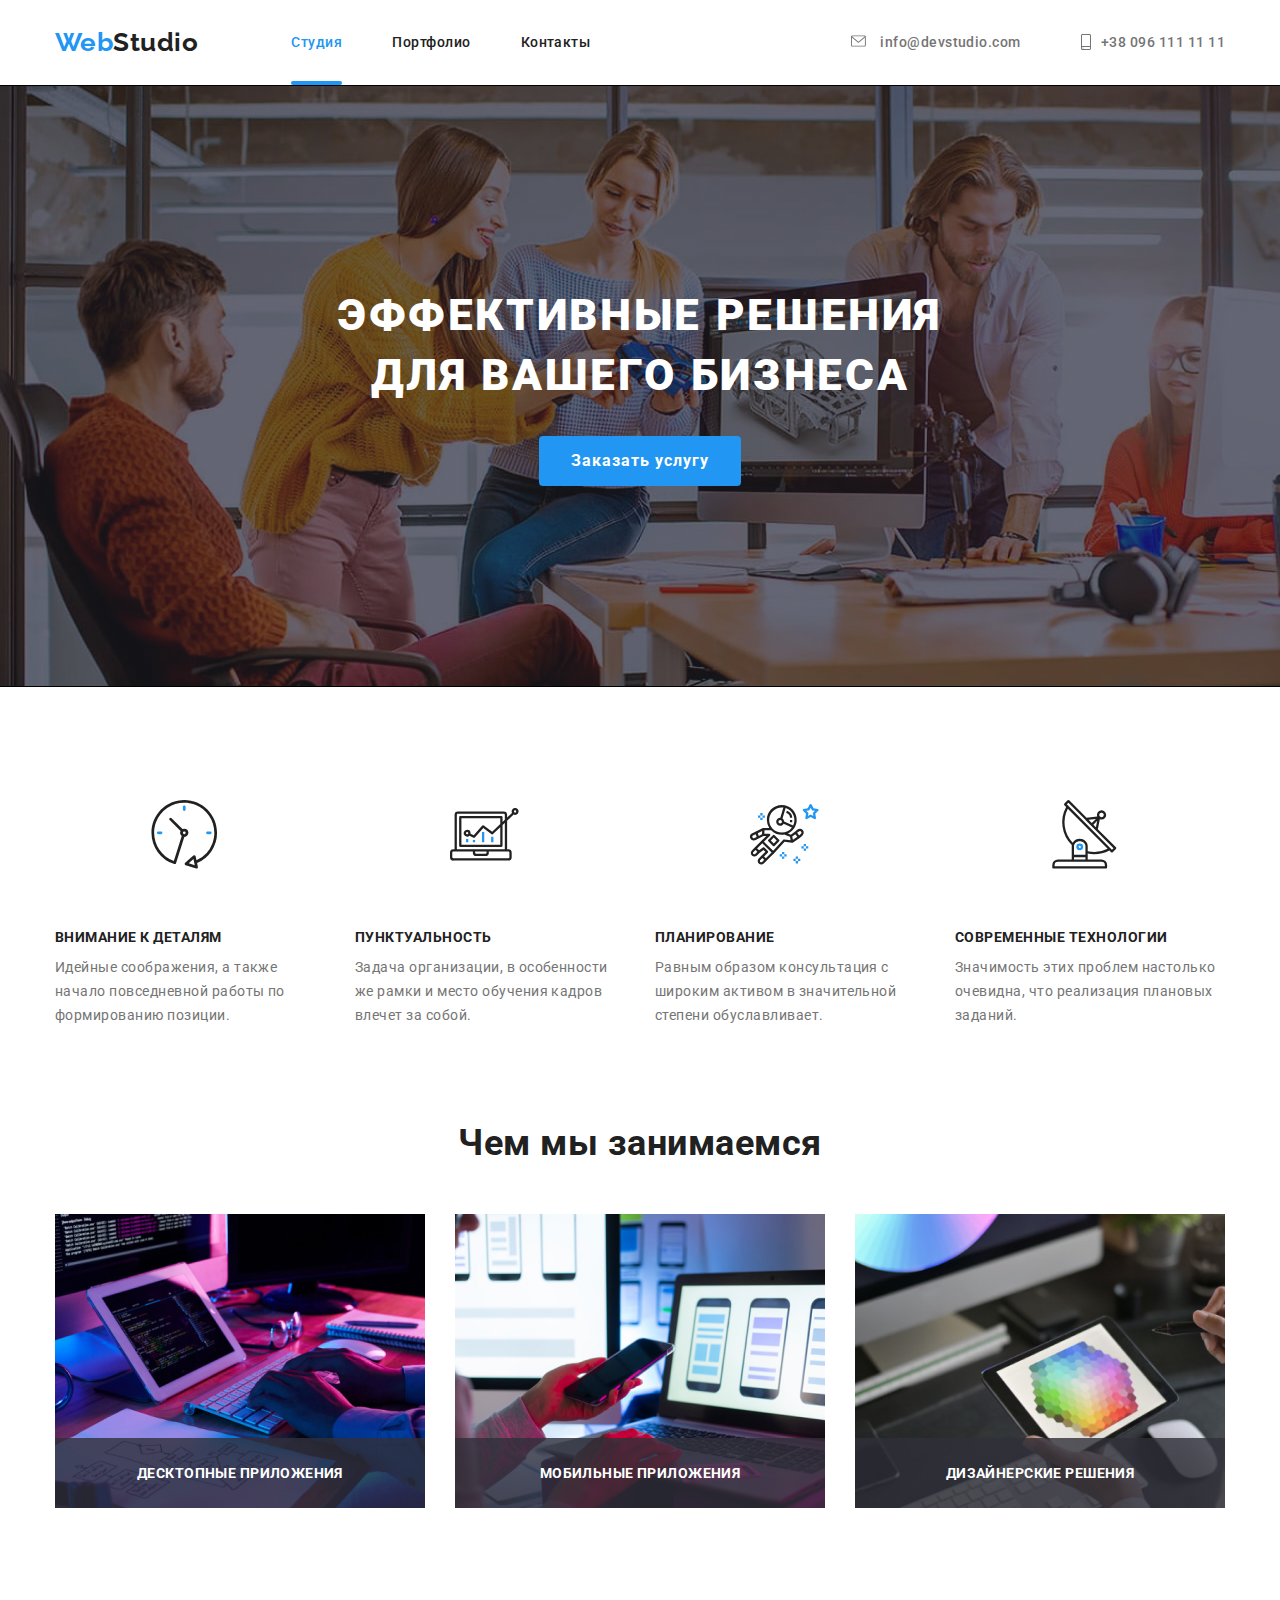
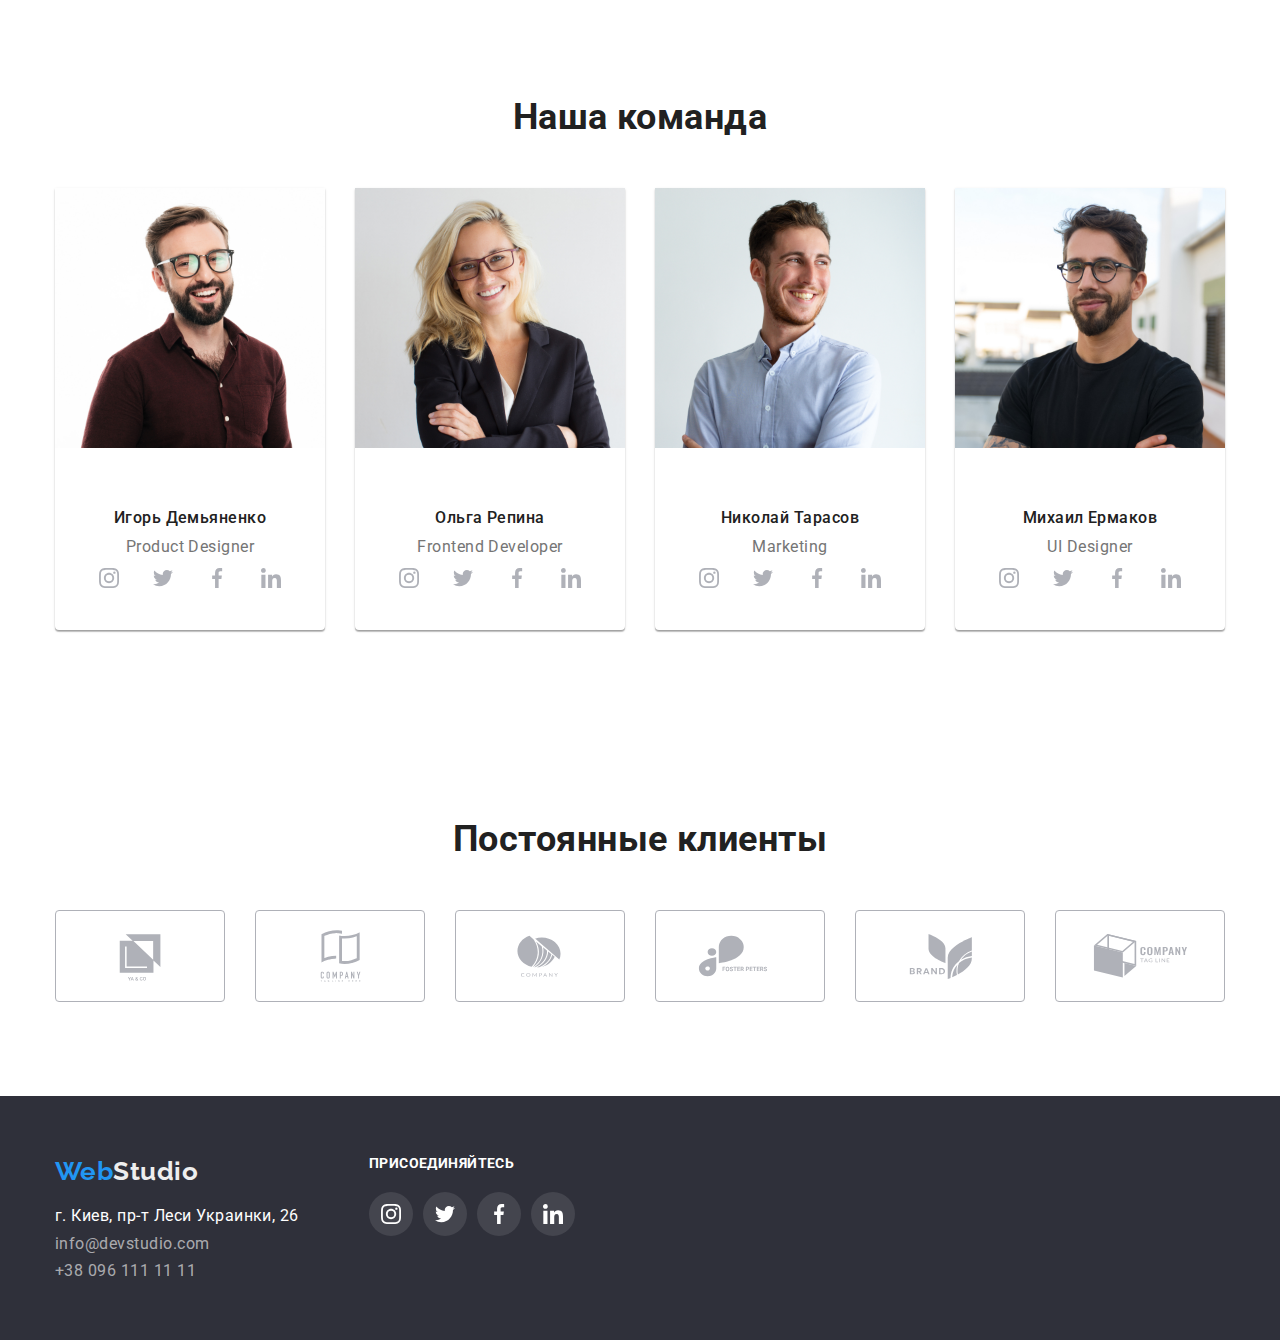
==== commit ec30956e: "2" ====
--- a/index.html
+++ b/index.html
@@ -7,7 +7,7 @@
     <title>My WebDesighn</title>
     <link rel="preconnect" href="https://fonts.gstatic.com">
     <link rel="preconnect" href="https://fonts.gstatic.com">
-    <link rel="stylesheet" href="node_modules/modern-normalize/modern-normalize.css">
+    <link rel="stylesheet" href="https://cdnjs.cloudflare.com/ajax/libs/modern-normalize/1.0.0/modern-normalize.min.css">
     <link href="https://fonts.googleapis.com/css2?family=Raleway:wght@700&family=Roboto:wght@400;500;700;900&display=swap" rel="stylesheet">    
     <link rel="stylesheet" href="./css/styles.css"/>
     <link rel="stylesheet" href="./css/underline.css"/>
--- a/css/styles.css
+++ b/css/styles.css
@@ -99,7 +99,7 @@
 }
 
 .page-active{
-    fill: var(--accent-color);
+    color: var(--accent-color);
 
 }
 
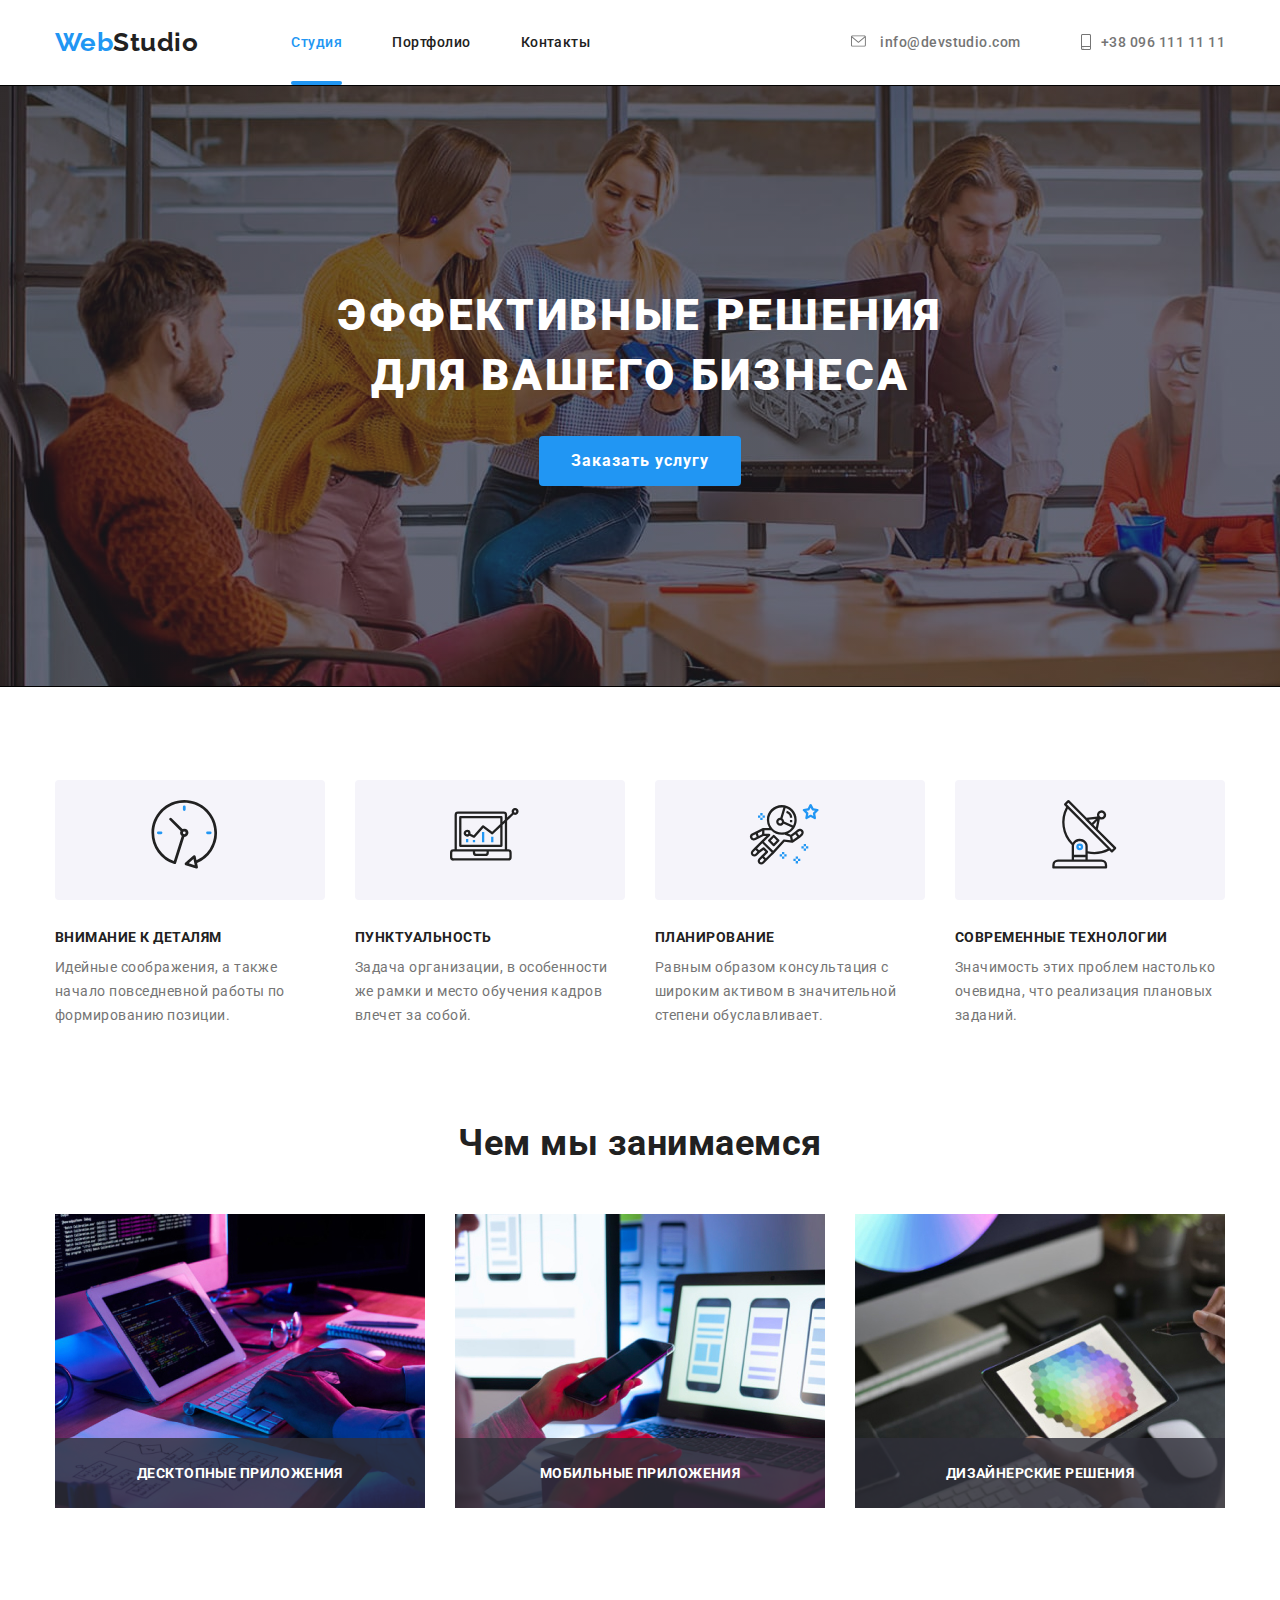
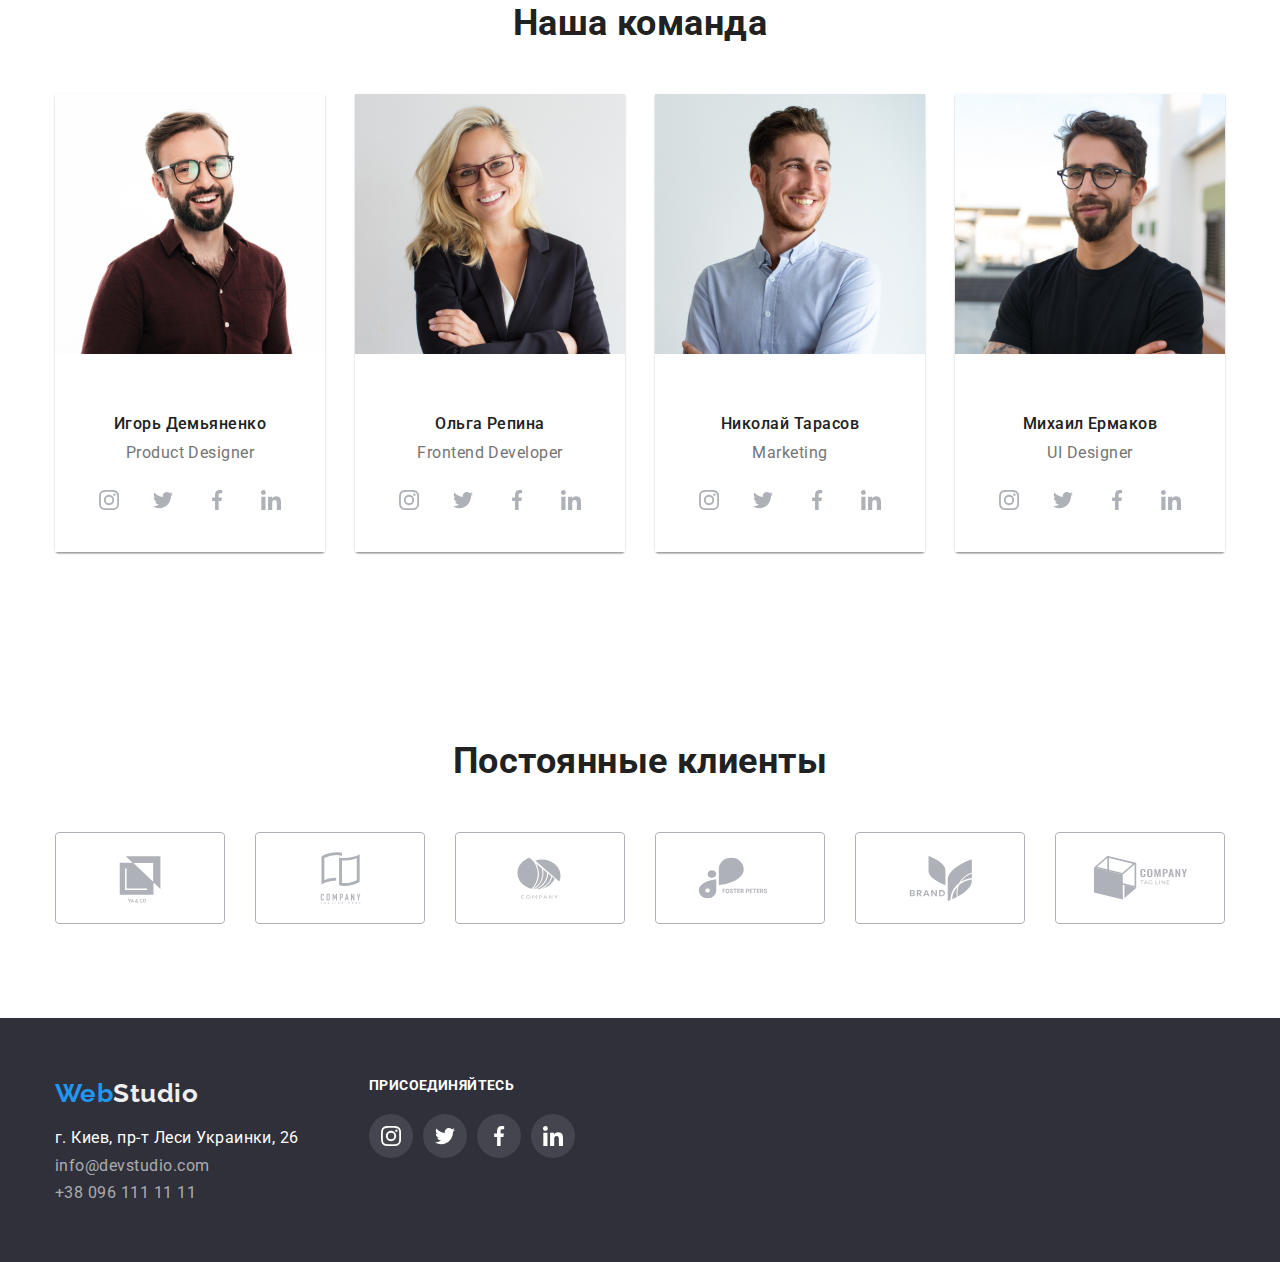
==== commit 808a376c: "done" ====
--- a/index.html
+++ b/index.html
@@ -113,7 +113,7 @@
   </div>
 </section>
 <!---->
-<section class="padding-section">
+<section class="">
   <div class="container" >
     <h2 class="section-title">Чем мы занимаемся</h2>
     <ul class="work">
--- a/css/styles.css
+++ b/css/styles.css
@@ -330,7 +330,7 @@
     width: 270px;
     height: 120px;
 
-    background-color: var(--secondary-bg-color);
+    background-color: var(--card-bg-color);
     border-radius: 4px;
 }
 
@@ -431,6 +431,7 @@
 .name-box{
     padding-top: 30px;
     padding-bottom: 30px;
+    background-color: var(--secondary-title-color);
 }
 
 .work{
@@ -453,6 +454,7 @@
     font-size: 16px;
     line-height: 1.19;
     text-align: center;
+    margin-bottom: 16px;
 }
 
 .customer{
@@ -664,7 +666,9 @@
     color: var(--secondary-title-color);
     background-color: var(--accent-color);
 
-    box-shadow: 0px 3px 1px rgba(0, 0, 0, 0.1), 0px 1px 2px rgba(0, 0, 0, 0.08), 0px 2px 2px rgba(0, 0, 0, 0.12);
+    box-shadow: 0px 1px 1px rgba(0, 0, 0, 0.12),
+                0px 4px 4px rgba(0, 0, 0, 0.06), 
+                1px 4px 6px rgba(0, 0, 0, 0.16);
     border-radius: 4px;
 }
 
--- a/css/underline.css
+++ b/css/underline.css
@@ -14,8 +14,7 @@
         border-radius: 2px;
     
         background-color: var(--accent-color);
-        display: none;
-    
+        
         opacity: 0;
         transition:  opacity 250ms var(--timing-function);
     }
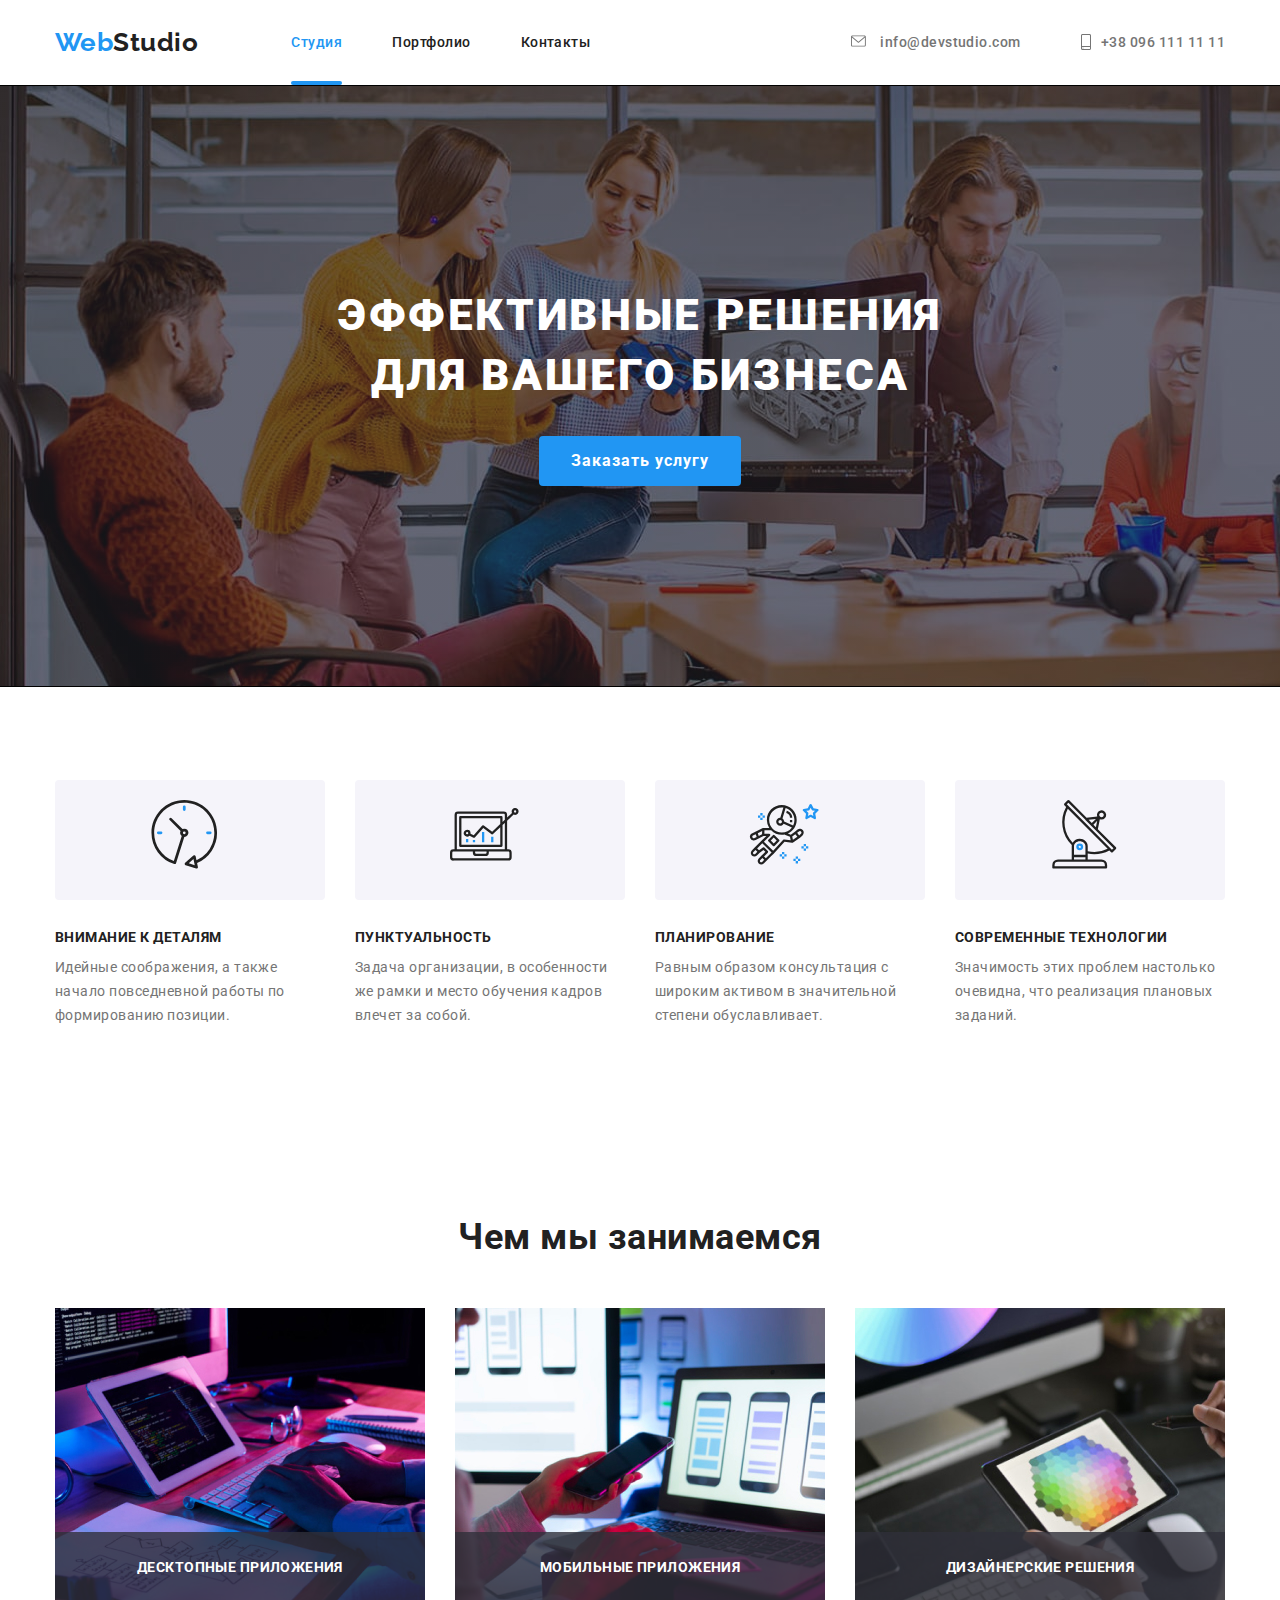
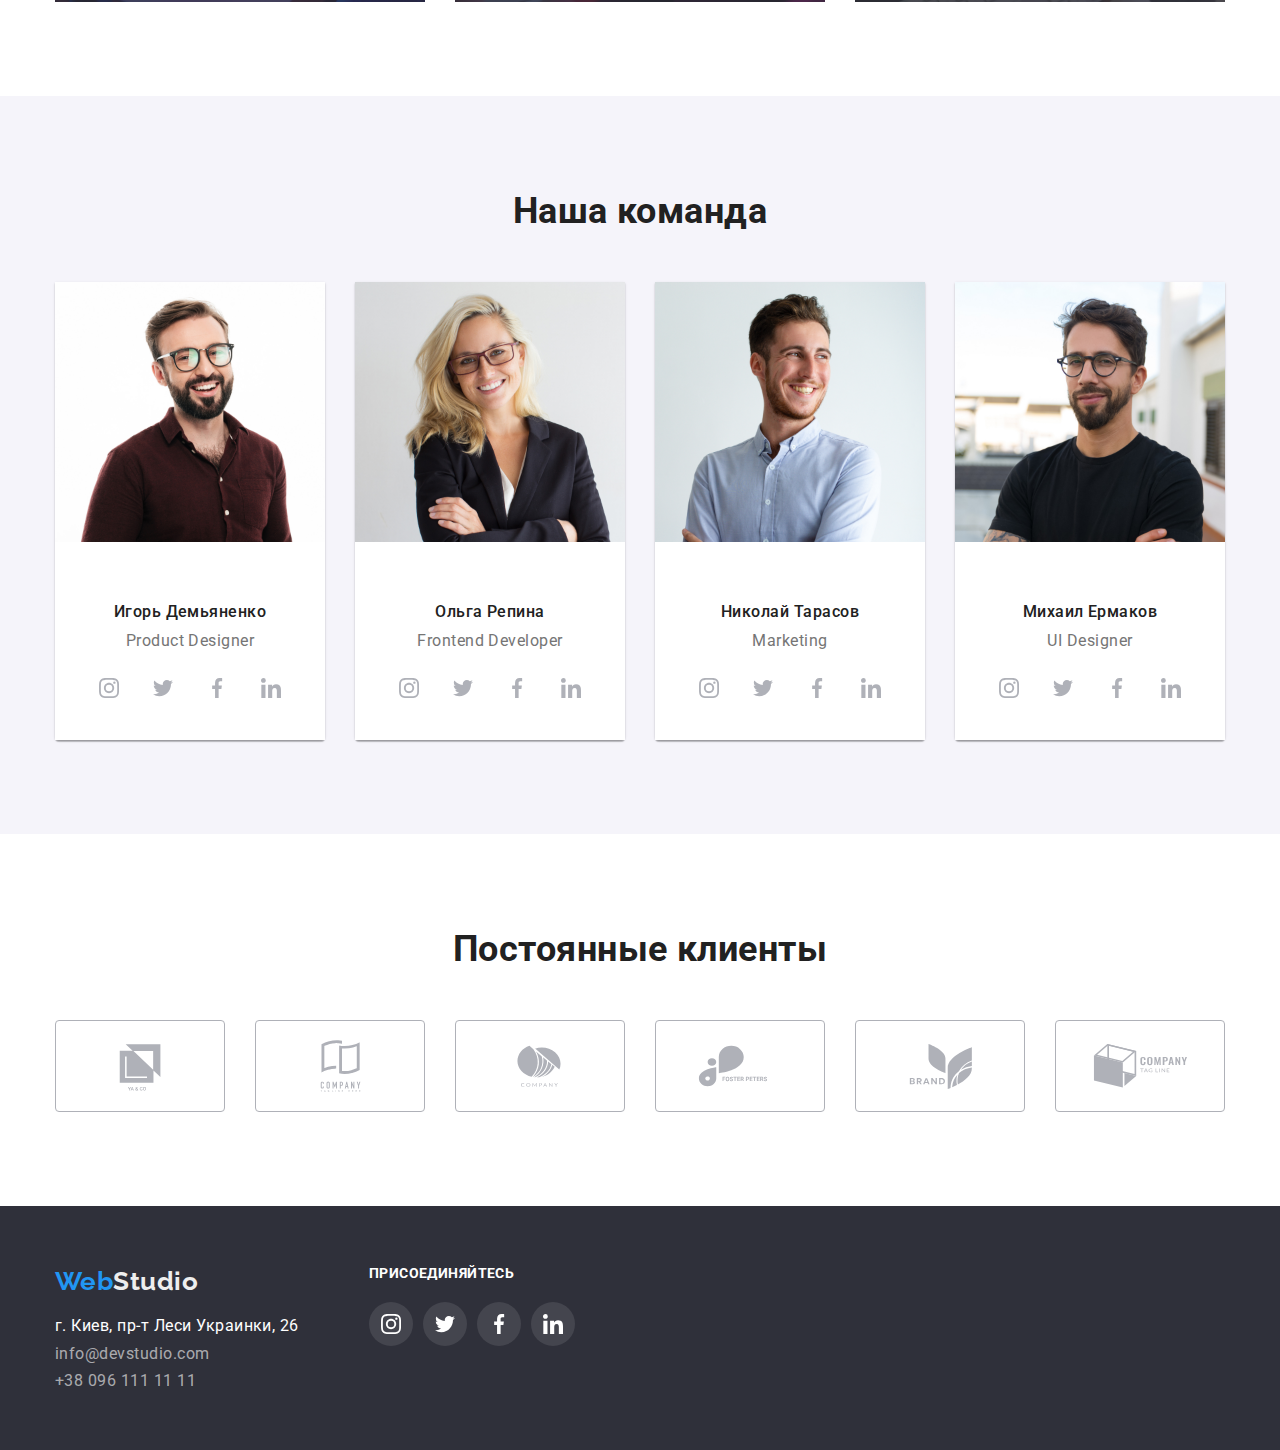
==== commit deb1aae4: "1" ====
--- a/index.html
+++ b/index.html
@@ -113,7 +113,7 @@
   </div>
 </section>
 <!---->
-<section class="">
+<section class="section">
   <div class="container" >
     <h2 class="section-title">Чем мы занимаемся</h2>
     <ul class="work">
@@ -145,7 +145,7 @@
   </div>
 </section>
 <!--our command-->
-<section class="section">
+<section class="section social-bg">
   <div class="container">  
     <h2 class="section-title">Наша команда</h2>
     <ul class="section-card">
--- a/css/styles.css
+++ b/css/styles.css
@@ -41,6 +41,10 @@
 a {
     color: var(--primary-title-color);
     text-decoration: none;
+
+    transition: color 250ms var(--timing-function),
+                fill 250ms var(--timing-function);
+
 }
 
 .box{
@@ -117,6 +121,8 @@
     align-items: center;
 
     fill: var(--primary-text-color);
+
+    transition: fill 250ms var(--timing-function);
 }
 
 .tel-link:hover,
@@ -198,6 +204,7 @@
     font-size: 26px;
     line-height: 1.19;   
     color: var(--primary-title-color); 
+    transition: color 250ms var(--timing-function);
 }
 
 .web-logo{
@@ -441,7 +448,9 @@
 .work li + li{
     margin-left: 30px;
 }
-
+.social-bg{
+    background-color:  #F5F4FA;
+}
 .section-card{
     display: flex;
 }
@@ -642,7 +651,9 @@
     padding: 6px 22px;
     align-content: center;
     border: none;
-    
+
+    transition: color 250ms var(--timing-function),
+                background-color 250ms var(--timing-function);
 }
 
 .order{
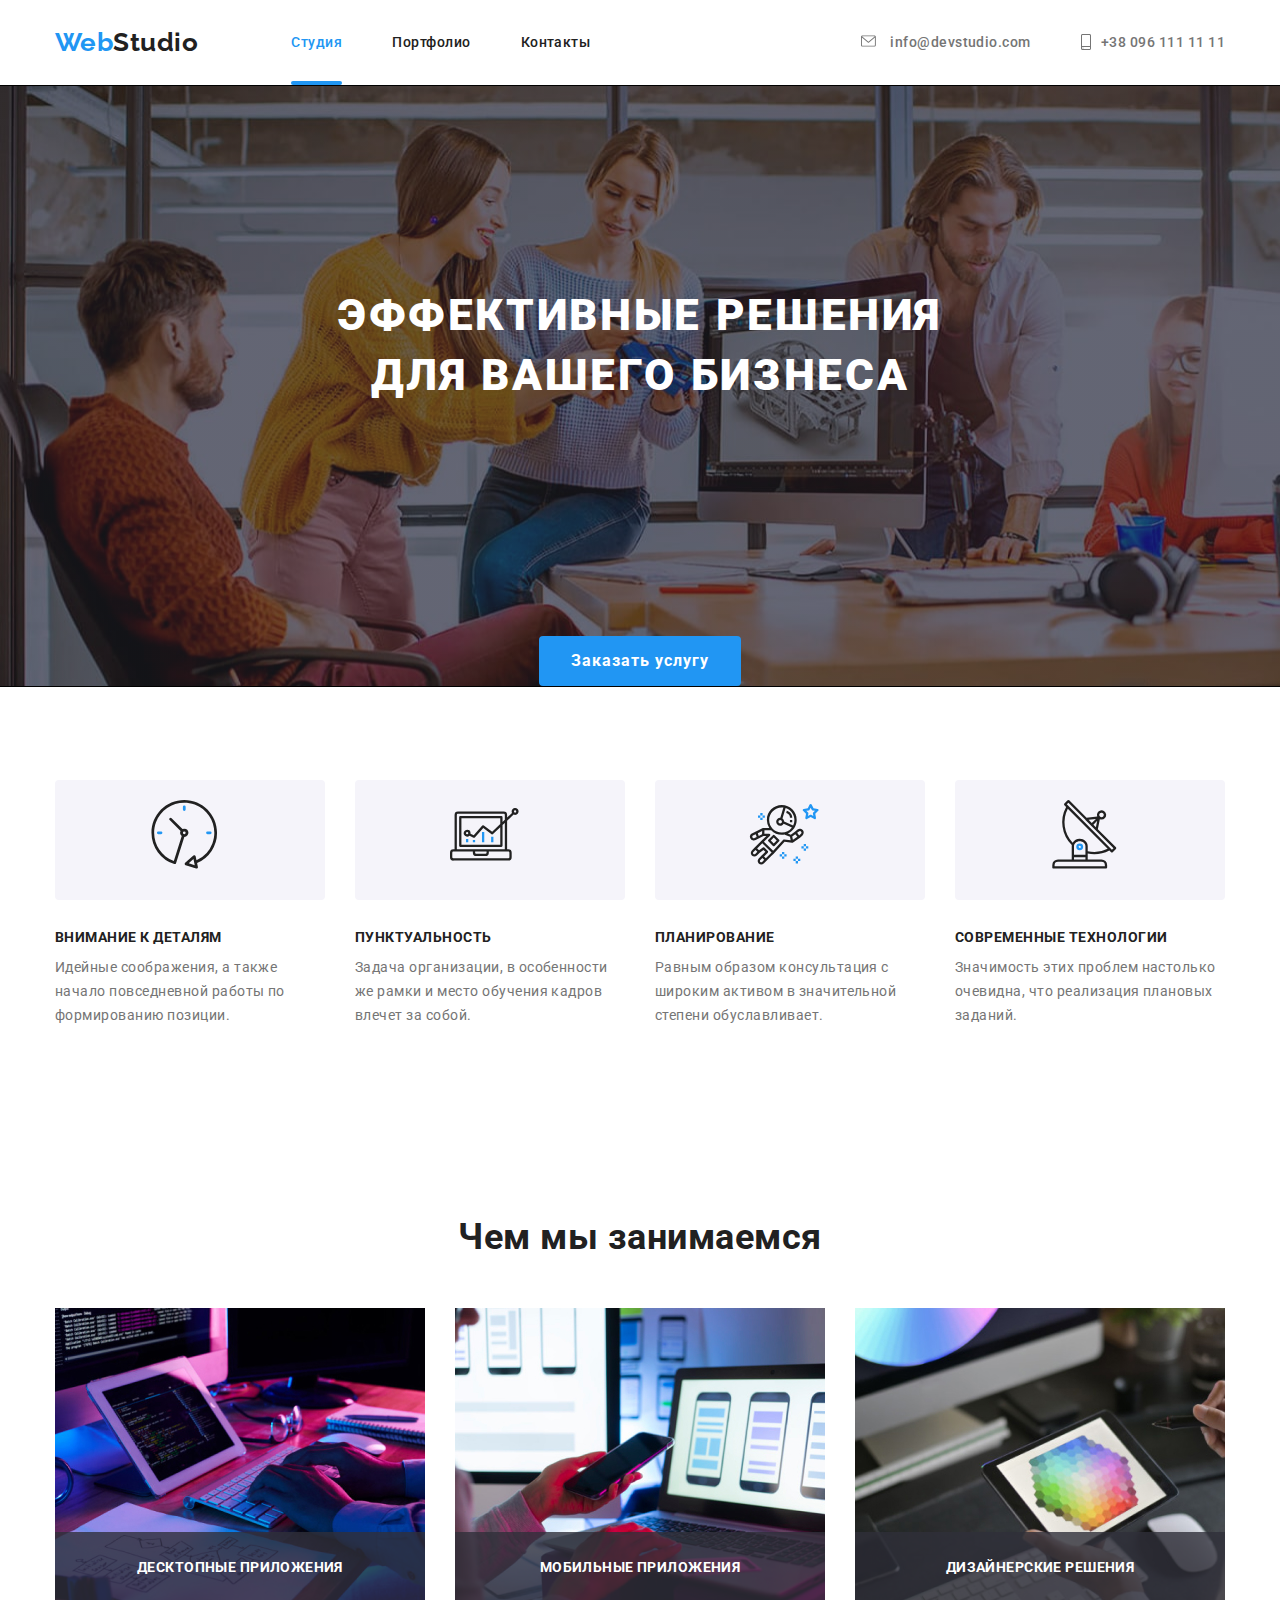
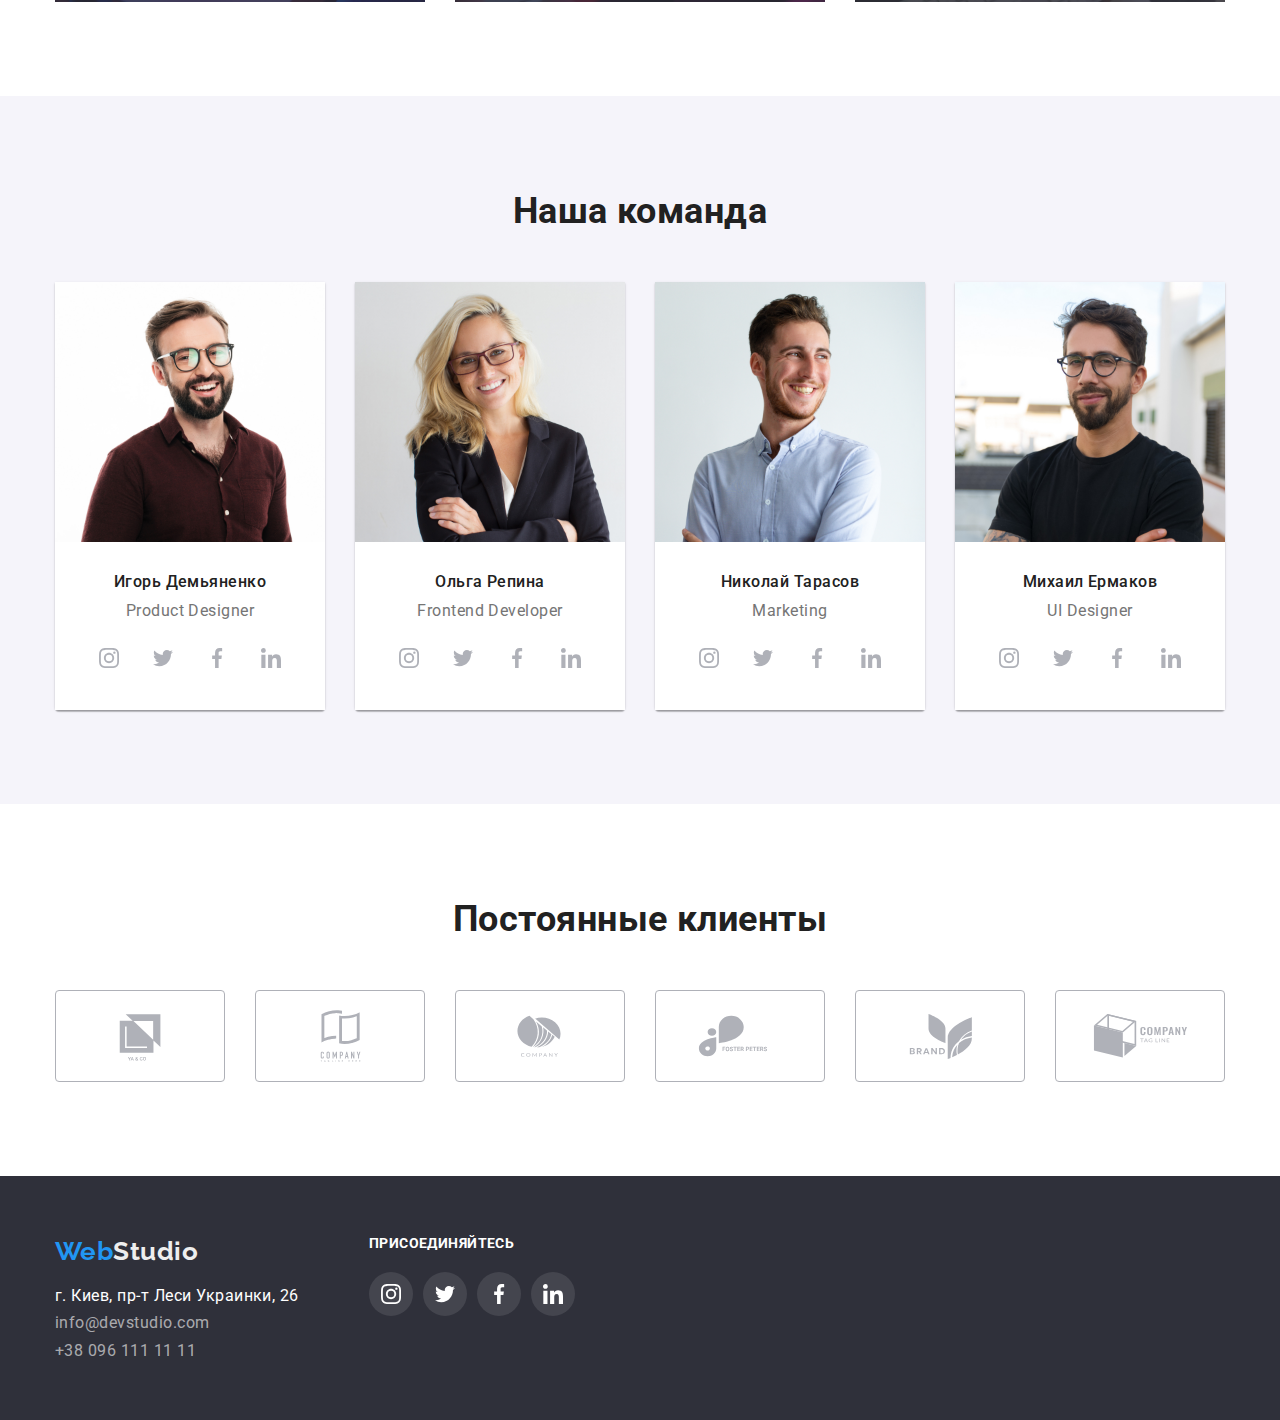
==== commit d7496bb6: "2" ====
--- a/index.html
+++ b/index.html
@@ -51,7 +51,7 @@
 <main>
 
 <!--Герой-->
-<section class="hero overlay">
+<section class="overlay">
 <div class="container">
   <h1 class="hero-title">Эффективные решения <br> для вашего бизнеса</h1>
   <button type="button" class="button order" data-modal-open>Заказать услугу</button> 
--- a/css/styles.css
+++ b/css/styles.css
@@ -98,8 +98,6 @@
     width: 16px;
 
     fill: var(--primary-text-color);
-
-    margin-right: 10px;
 }
 
 .page-active{
@@ -234,17 +232,8 @@
     margin-right: 10px;
 }
 
-.hero-title{
-    color: var(--secondary-title-color);
-
-    margin-top: 0;
-    margin-bottom: 30px;
-    padding-top: 200px;
-}
-
 .overlay {
     max-width: 1600px;
-    height: 600px;
     margin-left: auto;
     margin-right: auto;
     outline: 1px solid black;
@@ -630,6 +619,11 @@
 }
 
 .hero-title{
+    color: var(--secondary-title-color);
+    margin-top: 0;
+    margin-bottom: 30px;
+    padding: 200px 0;
+
     font-weight: 900;
     font-size: 44px;
     line-height: 1.36;
@@ -637,7 +631,7 @@
     letter-spacing: 0.06em;
     text-transform: uppercase;
     margin-top: 0;
-    /* margin-bottom: 94px; */
+   
 }
 .button {
     cursor: pointer;
@@ -698,9 +692,6 @@
     margin-right: 0;
 }
 
-.img-card{
-    margin-bottom: 30px;
-}
 
 .name-title {
     margin-bottom: 10px;
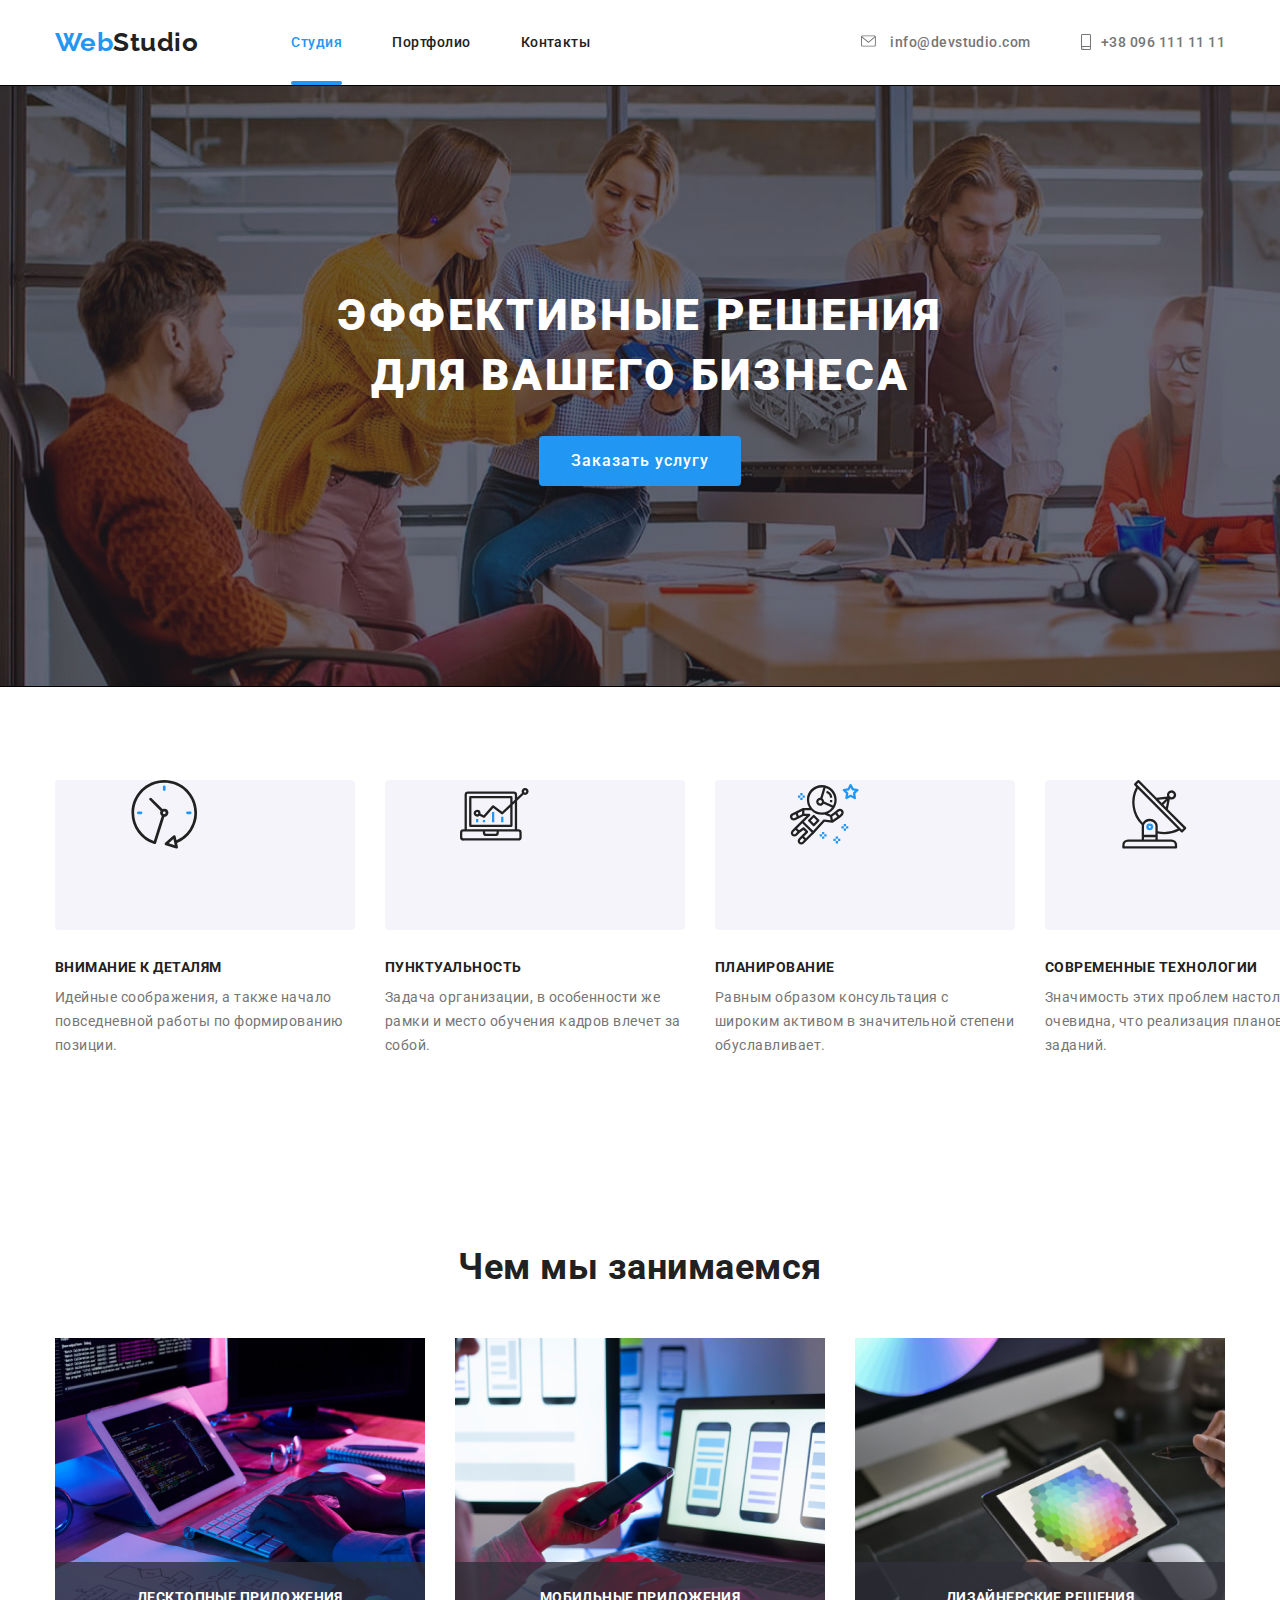
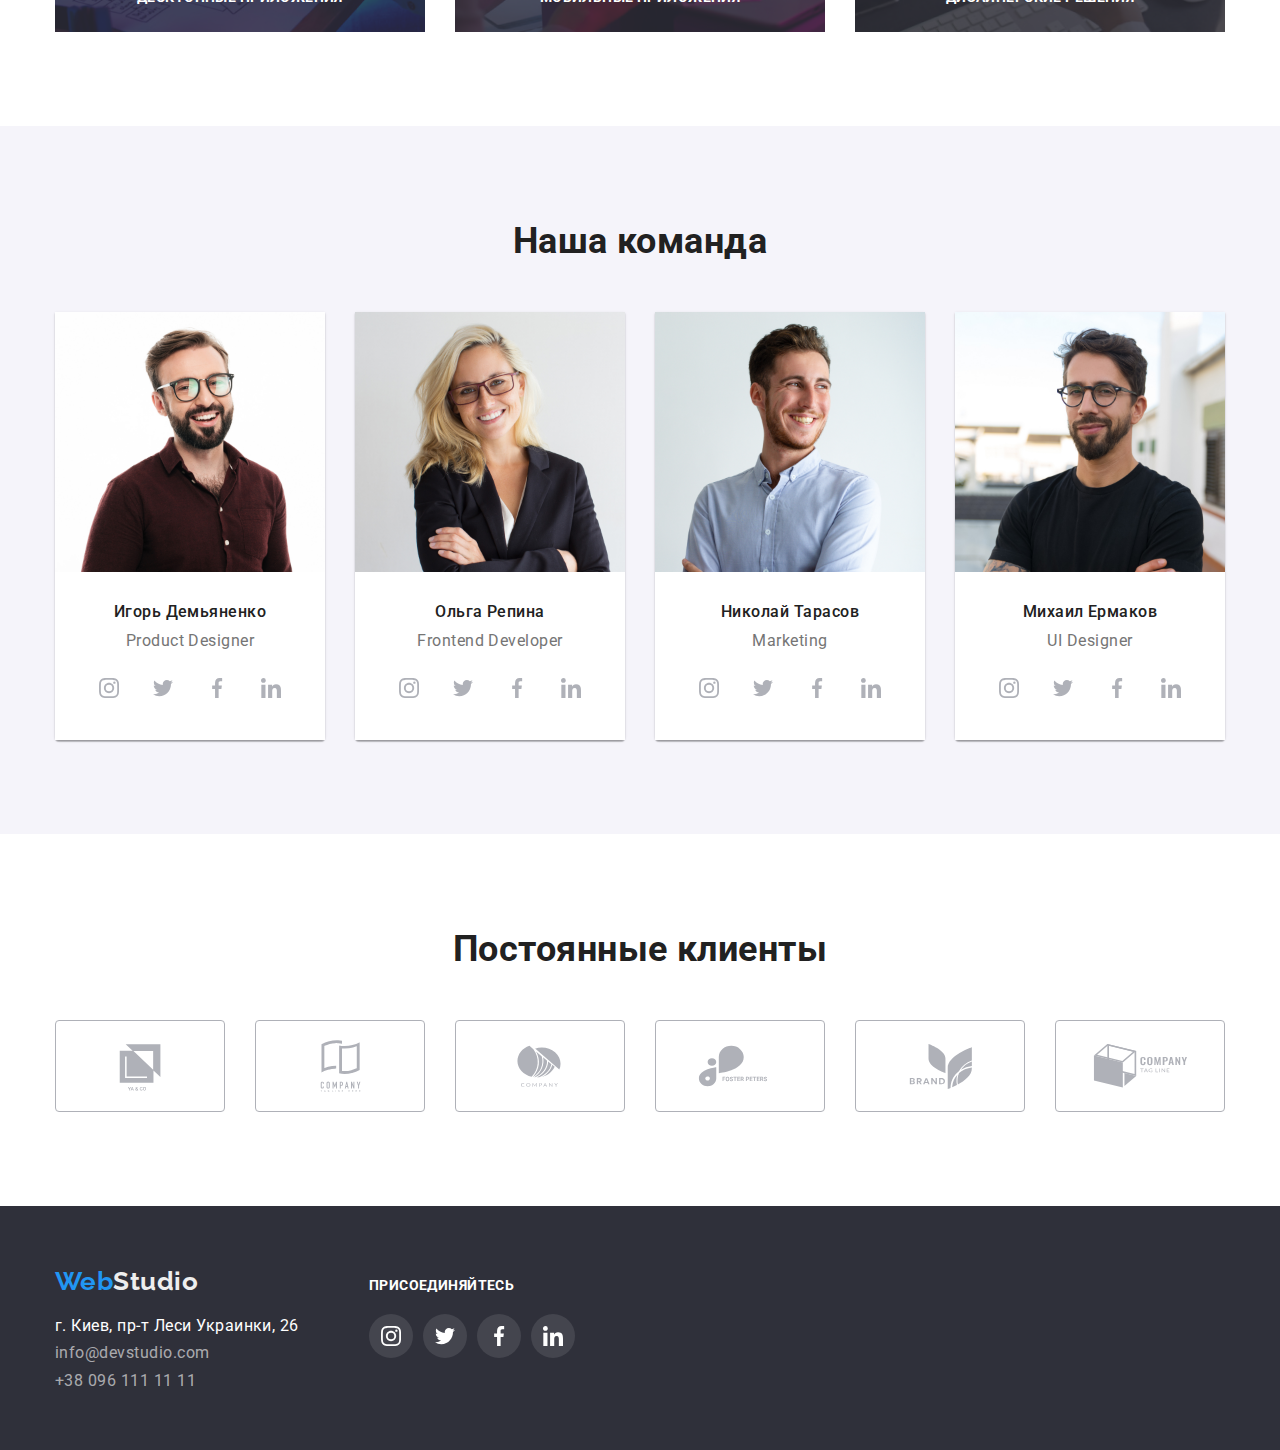
==== commit 84686c15: "3" ====
--- a/index.html
+++ b/index.html
@@ -65,9 +65,9 @@
     <ul class="feature-list">
         <li class="list features">
           <div class="feature-item">
-              <svg class="icon-feature">
-                <use href="./images/icon/sprite.svg#clock"></use>
-              </svg>
+                <svg class="icon-feature" >
+                  <use href="./images/icon/sprite.svg#clock" class=></use>
+                </svg>
             </div>
               <div class="feature-card">
                 <h3  class="sub-title">Внимание к деталям   </h3>
--- a/css/styles.css
+++ b/css/styles.css
@@ -244,6 +244,7 @@
         ),
         url("../images/hero-min.jpg");
     align-content: space-between;
+    padding: 200px 0;
 }
 
 .section{
@@ -311,28 +312,25 @@
     background-image: url(../images/icon/astronaut.svg);
 }
 
-.features .icon-feature {
-    display:flex;
+.features {
+    display:  flex;
     padding: 0;
     justify-content: center;
     align-items: baseline;
 } 
 
 .feature-item{
+    /* display: flex;
+    justify-content: center;
+    align-items: center; */
+    background-color: var(--card-bg-color);
+    border-radius: 4px;
+}
+
+.icon-feature{
     display: flex;
     justify-content: center;
     align-items: center;
-
-    width: 270px;
-    height: 120px;
-
-    background-color: var(--card-bg-color);
-    border-radius: 4px;
-}
-
-.icon-feature{
-    margin-top: 70px;
-    margin-left: 70px;
 }
  
 .text{
@@ -597,6 +595,7 @@
 
 .footer-container{
     display: flex;
+    align-items: baseline;
 }
 
 .social-net{
@@ -618,11 +617,14 @@
     fill: var(--customer-border);
 }
 
+.hero-section{
+    padding: 200px 0;
+}
+
 .hero-title{
     color: var(--secondary-title-color);
     margin-top: 0;
     margin-bottom: 30px;
-    padding: 200px 0;
 
     font-weight: 900;
     font-size: 44px;
@@ -636,7 +638,7 @@
 .button {
     cursor: pointer;
     font-family: Roboto, sans-serif;
-    font-weight: 700;
+    font-weight: 500;
     font-size: 16px;
     line-height: 1.625;
     align-items: center;
@@ -645,6 +647,7 @@
     padding: 6px 22px;
     align-content: center;
     border: none;
+    border-radius: 4px;
 
     transition: color 250ms var(--timing-function),
                 background-color 250ms var(--timing-function);
--- a/css/underline.css
+++ b/css/underline.css
@@ -19,11 +19,11 @@
         transition:  opacity 250ms var(--timing-function);
     }
     
-    .menu-link:hover::after{
+    /* .menu-link:hover::after{
     display: block;
     opacity: 1;
     
-    }
+    } */
     .active::after{
         position: absolute;
         bottom: -25px;
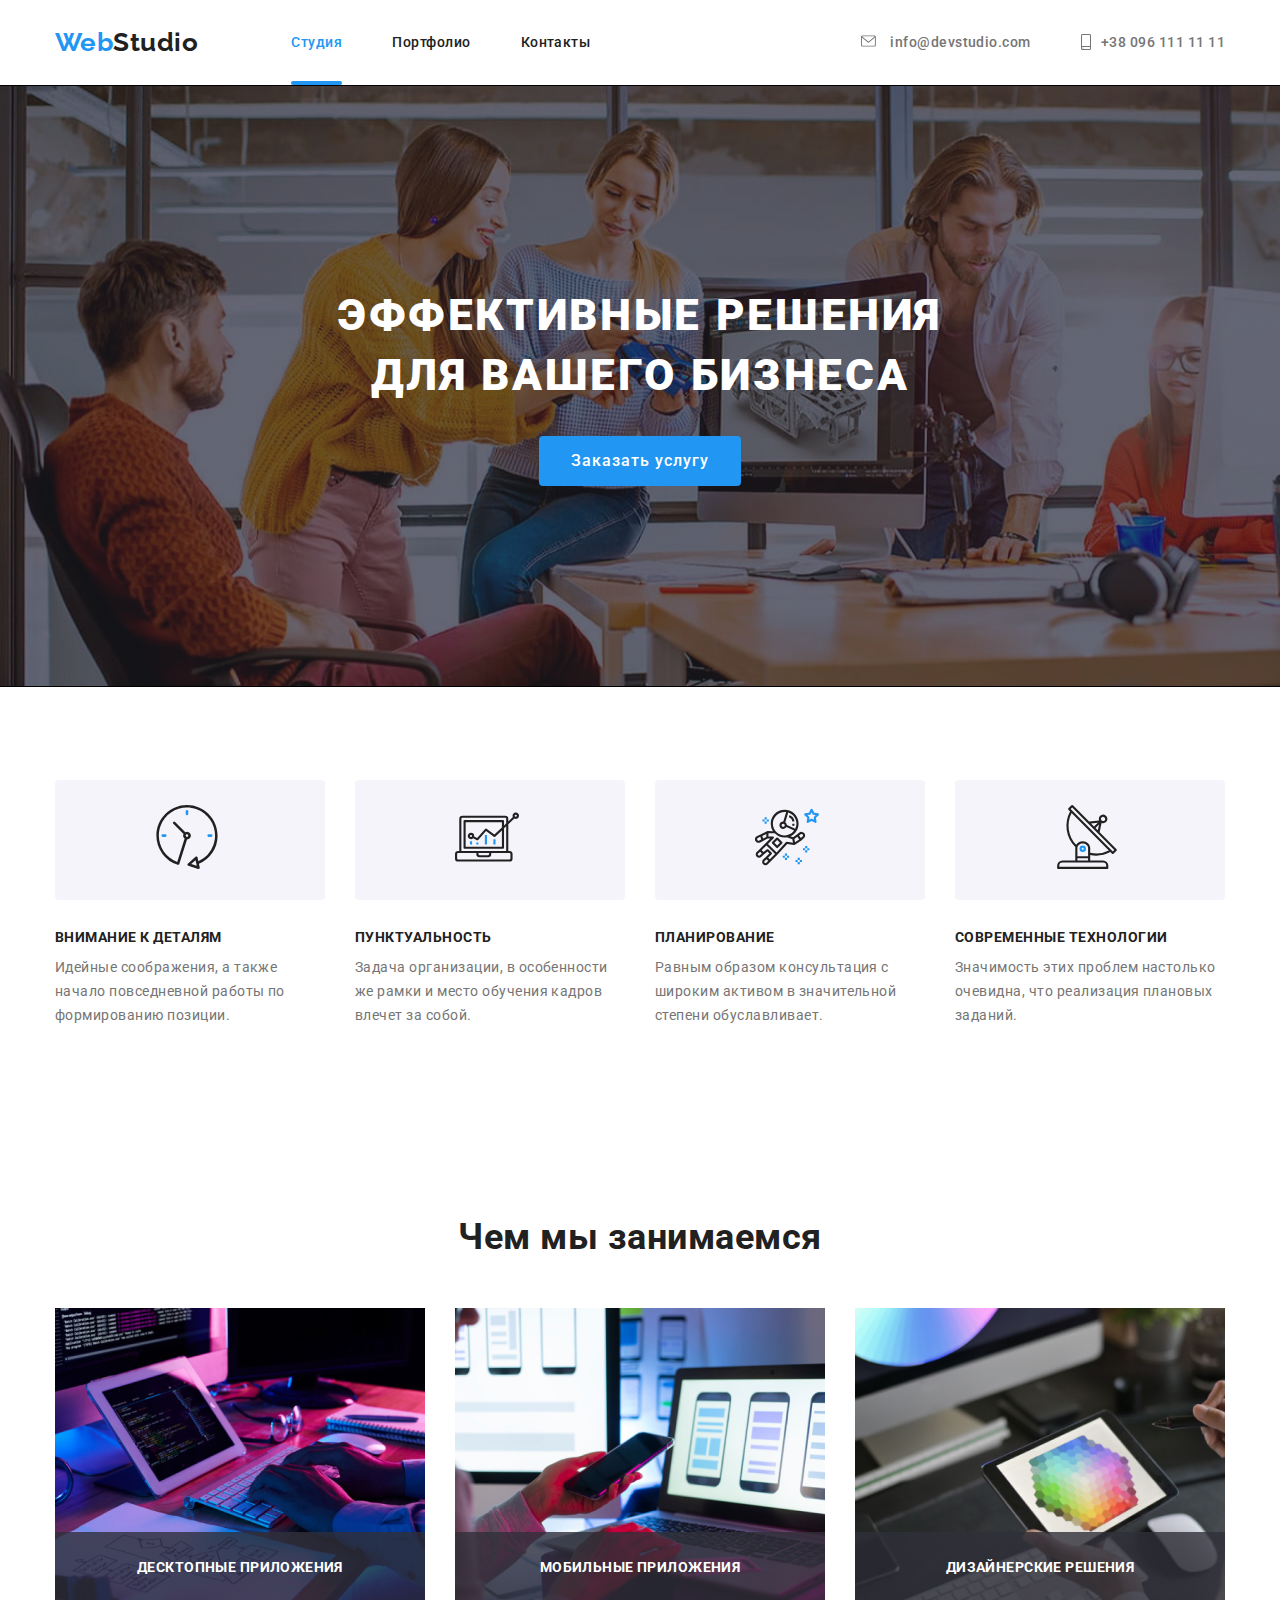
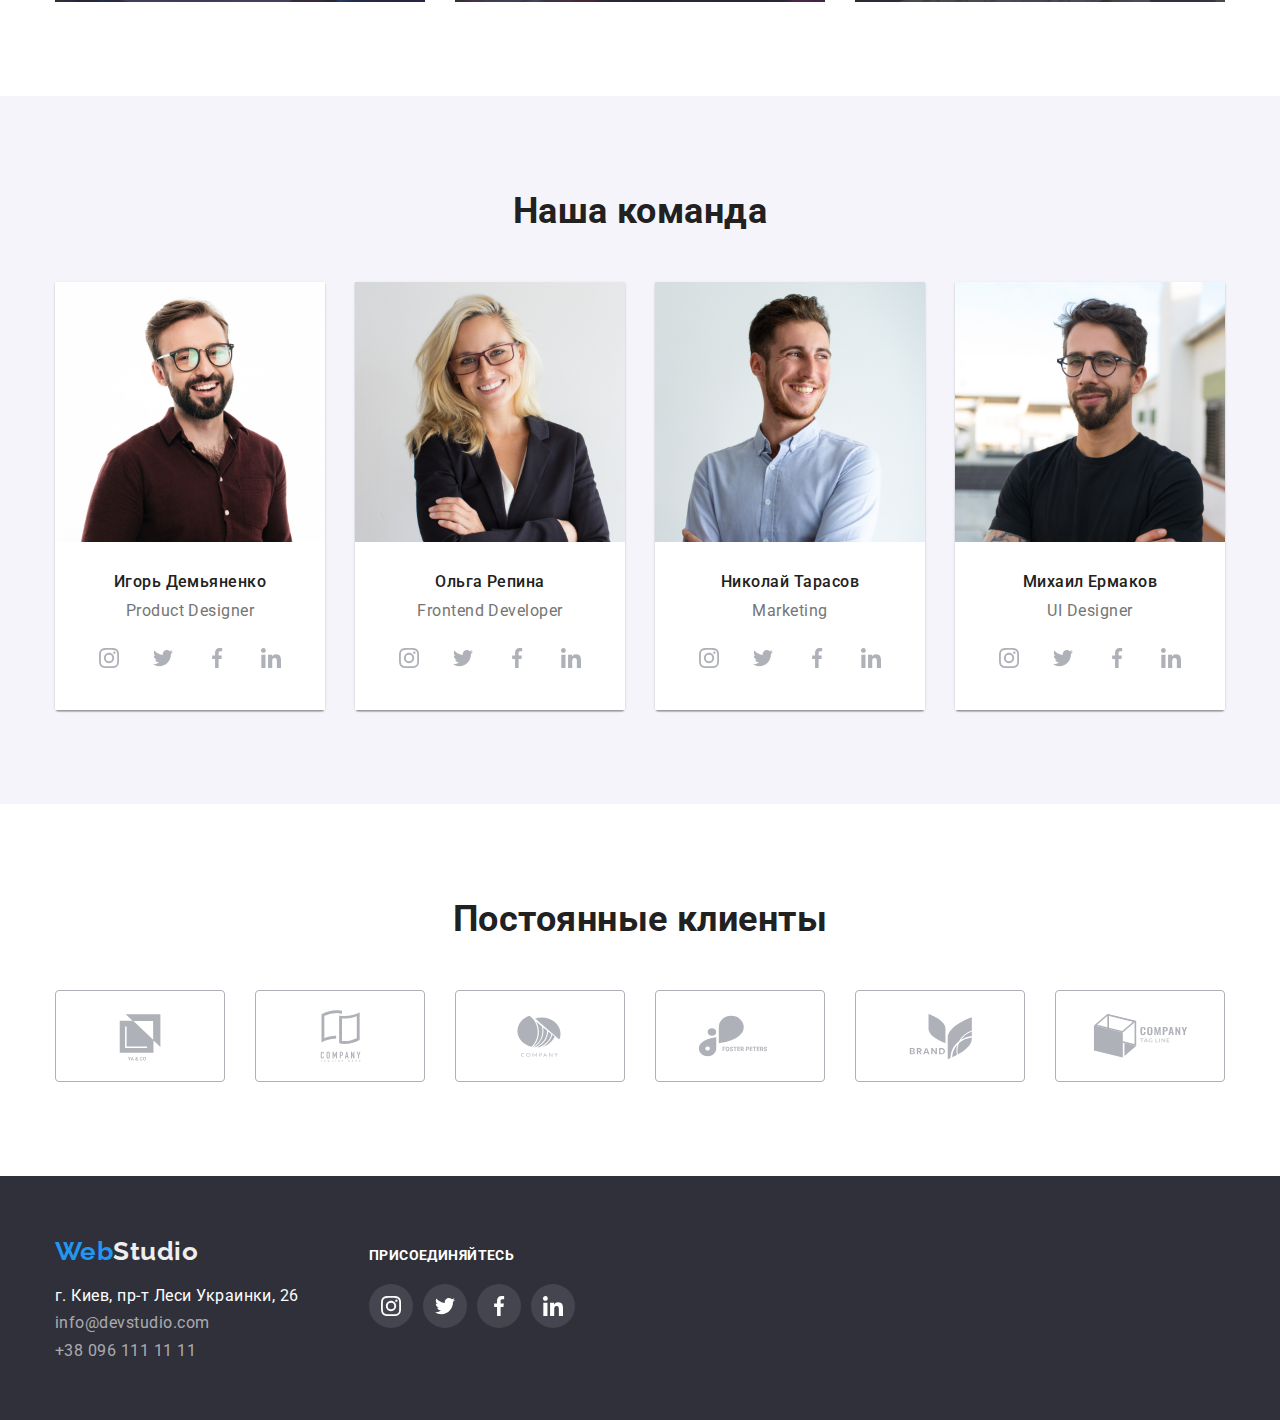
==== commit 9e058fd5: "44" ====
--- a/index.html
+++ b/index.html
@@ -66,7 +66,7 @@
         <li class="list features">
           <div class="feature-item">
                 <svg class="icon-feature" >
-                  <use href="./images/icon/sprite.svg#clock" class=></use>
+                  <use href="./images/icon/sprite.svg#clock" width="140px" height="140px"></use>
                 </svg>
             </div>
               <div class="feature-card">
@@ -79,7 +79,7 @@
         <li class="list features">
           <div class="feature-item">
             <svg class="icon-feature">
-              <use href="./images/icon/sprite.svg#diagram" ></use>
+              <use href="./images/icon/sprite.svg#diagram" width="140px" height="140px"></use>
             </svg>
           </div>
           <div class="feature-card">
@@ -90,7 +90,7 @@
         <li class="list features">
           <div class="feature-item">
             <svg class="icon-feature">
-              <use href="./images/icon/sprite.svg#astronaut" ></use>
+              <use href="./images/icon/sprite.svg#astronaut" width="140px" height="140px"></use>
             </svg>
           </div>
           <div class="feature-card">
@@ -101,7 +101,7 @@
         <li class="list features">
           <div class="feature-item">
             <svg class="icon-feature">
-              <use href="./images/icon/sprite.svg#antenna" ></use>
+              <use href="./images/icon/sprite.svg#antenna" width="140px" height="140px"></use>
             </svg>
           </div>
           <div class="feature-card">
--- a/css/styles.css
+++ b/css/styles.css
@@ -298,6 +298,8 @@
     align-items: center;
 
     margin-right: 30px;
+
+    padding: 0;
 }
 
 .features:nth-child(2)::before{
@@ -312,26 +314,20 @@
     background-image: url(../images/icon/astronaut.svg);
 }
 
-.features {
-    display:  flex;
-    padding: 0;
+.feature-item{
+    width: 270px;
+    height: 120px;
+    display: flex;
     justify-content: center;
-    align-items: baseline;
-} 
-
-.feature-item{
-    /* display: flex;
-    justify-content: center;
-    align-items: center; */
+    align-items: center;
     background-color: var(--card-bg-color);
     border-radius: 4px;
 }
 
 .icon-feature{
-    display: flex;
-    justify-content: center;
-    align-items: center;
-}
+    width: 70px;
+    height: 70px;
+} 
  
 .text{
     font-size: 14px;
